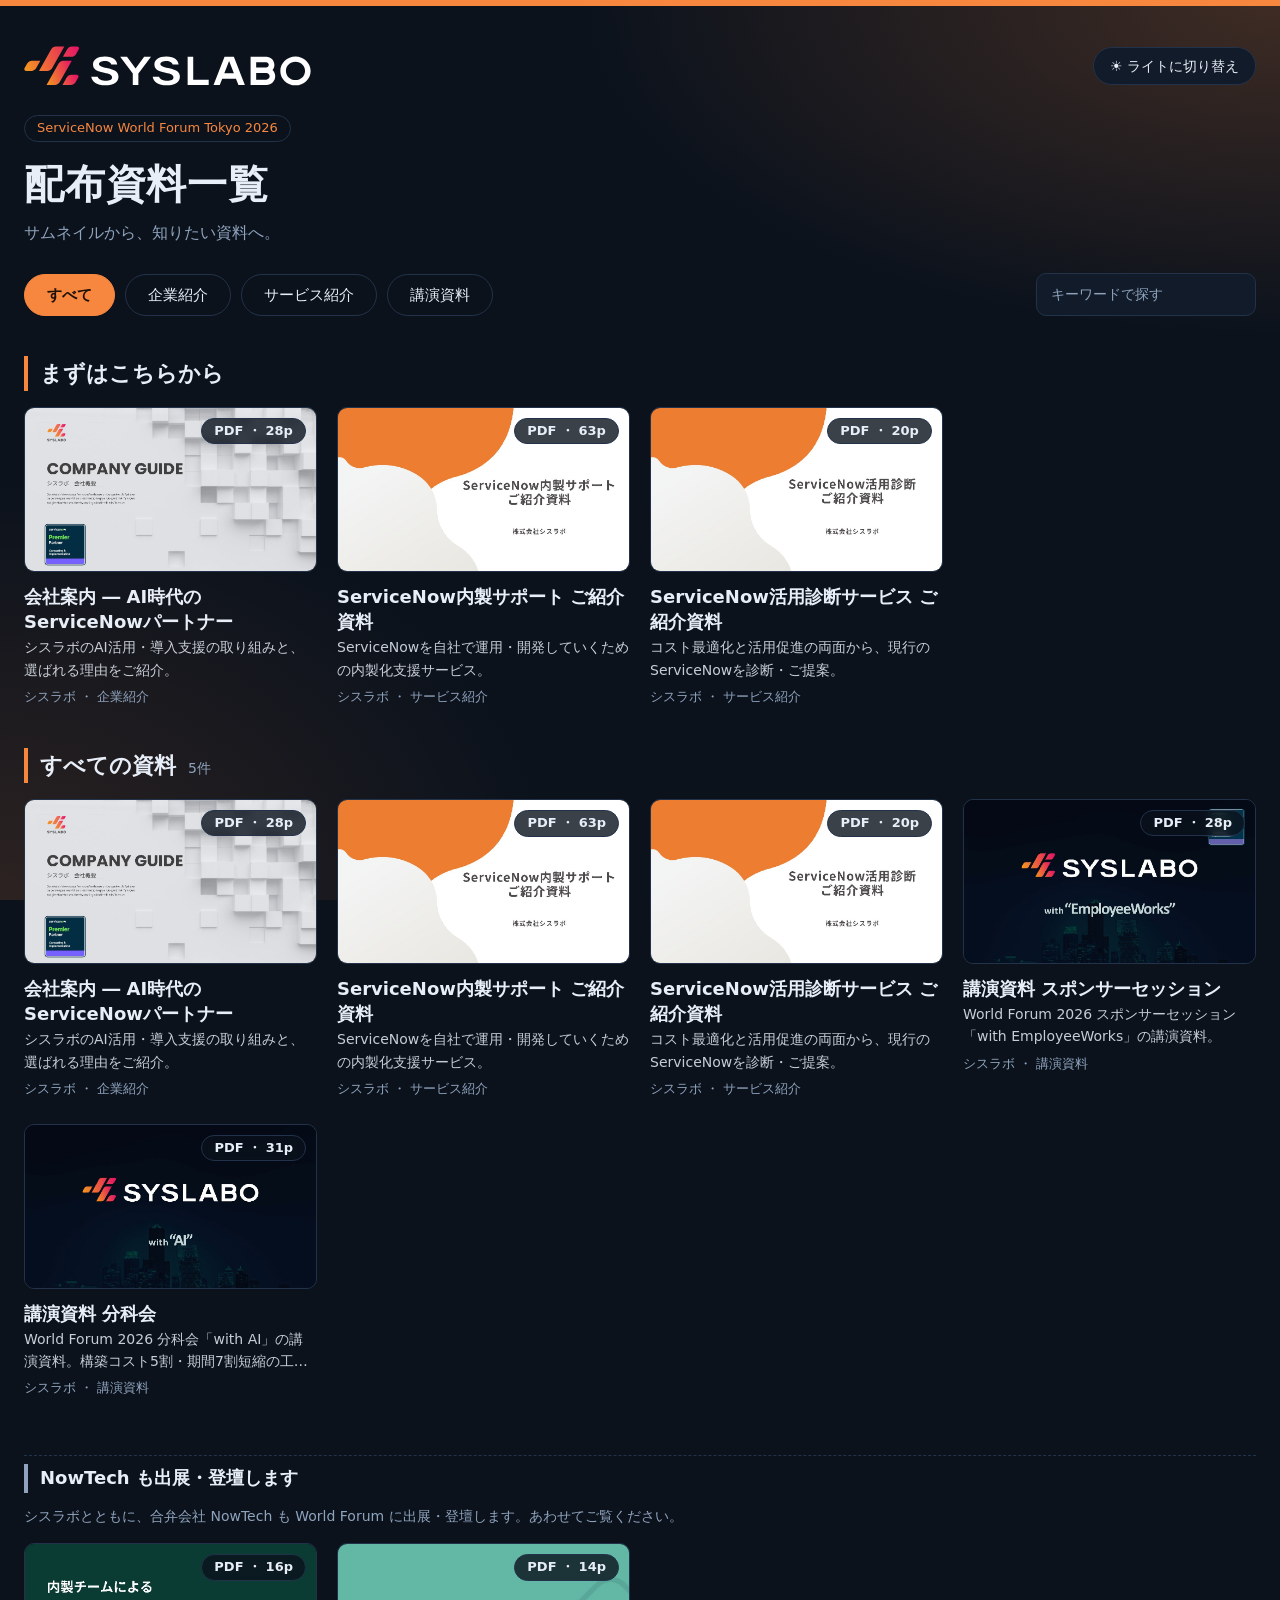
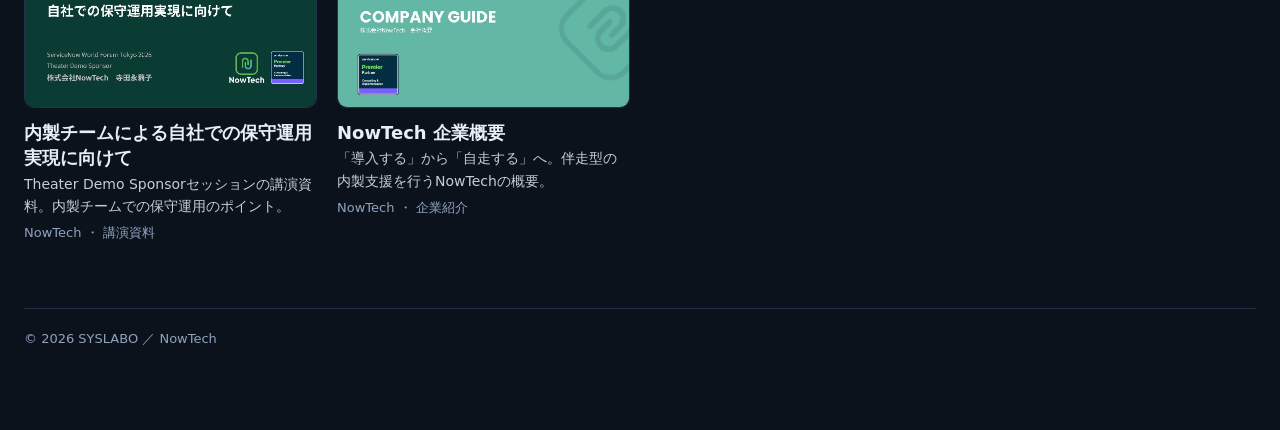
==== index.html @ f4e5fa48 "ロゴサイズをライト・ダークで統一(PC 40px / モバイル 19px) Co-Authored-By: Claude Sonnet 5.5 <noreply@anthropic.com>" ====
<!doctype html>
<html lang="ja">
<head>
<meta charset="utf-8">
<meta name="viewport" content="width=device-width, initial-scale=1">
<title>World Forum 配布資料一覧</title>
<script>
  try { const t = localStorage.getItem("theme"); if (t === "light" || t === "dark") document.documentElement.dataset.theme = t; } catch (e) {}
</script>
<style>
  :root {
    --bg: #0b121c;
    --surface: #111b29;
    --surface-2: #16243a;
    --line: #22324a;
    --text: #e8eef7;
    --muted: #8fa3bd;
    --accent: #f7873f;
    --accent-ink: #1f1006;
    --orange: #f7873f;
    --glow-1: rgba(247,135,63,.22);
    --glow-2: rgba(247,135,63,.14);
    --badge-bg: rgba(11,18,28,.8);
    --shadow: 0 10px 28px rgba(0,0,0,.45);
    --logo-light: none; --logo-dark: block;
    color-scheme: dark;
  }
  :root[data-theme="light"] {
    --bg: #fbf8f4;
    --surface: #ffffff;
    --surface-2: #f1ebe4;
    --line: #e6ddd3;
    --text: #2b2a2e;
    --muted: #6f6a66;
    --accent: #ee7a2b;
    --accent-ink: #ffffff;
    --orange: #ee7a2b;
    --glow-1: rgba(238,122,43,.20);
    --glow-2: rgba(247,170,90,.18);
    --badge-bg: rgba(255,255,255,.92);
    --shadow: 0 12px 28px rgba(150,90,40,.22);
    --logo-light: block; --logo-dark: none;
    color-scheme: light;
  }
  * { box-sizing: border-box; }
  body {
    margin: 0; color: var(--text); line-height: 1.6;
    border-top: 6px solid var(--orange);
    background:
      radial-gradient(1000px 480px at 100% 0%, var(--glow-1), transparent 70%),
      radial-gradient(800px 600px at 0% 100%, var(--glow-2), transparent 70%),
      var(--bg);
    background-attachment: fixed;
    font-family: "Hiragino Sans", "Yu Gothic UI", "Meiryo", system-ui, sans-serif;
  }
  .wrap { max-width: 1280px; margin: 0 auto; padding: 40px 24px 80px; }

  .topbar { display: flex; align-items: center; justify-content: space-between; gap: 16px; margin-bottom: 28px; }
  .logo { height: 40px; width: auto; }  /* PC: 40px / モバイル: 19px（両テーマで同サイズ） */
  .logo-on-dark { display: var(--logo-dark); }
  .logo-on-light { display: var(--logo-light); }
  .theme-btn {
    font: inherit; font-size: 14px; color: var(--text); cursor: pointer;
    background: var(--surface); border: 1px solid var(--line); border-radius: 999px;
    padding: 7px 16px; transition: border-color .15s;
  }
  .theme-btn:hover { border-color: var(--accent); }
  header h1 { margin: 0; font-size: clamp(28px, 4vw, 40px); letter-spacing: .02em; }
  header p { margin: 4px 0 0; color: var(--muted); }
  .event {
    display: inline-block; margin-bottom: 10px; padding: 2px 12px;
    border: 1px solid var(--line); border-radius: 999px; font-size: 13px; color: var(--accent);
  }

  .toolbar { display: flex; flex-wrap: wrap; gap: 12px; align-items: center; margin: 28px 0 8px; }
  .chips { display: flex; flex-wrap: wrap; gap: 10px; flex: 1; }
  .chip {
    font: inherit; font-size: 15px; color: var(--text); cursor: pointer;
    background: transparent; border: 1px solid var(--line); border-radius: 999px;
    padding: 8px 22px; transition: background .15s, border-color .15s;
  }
  .chip:hover { border-color: var(--accent); }
  .chip[aria-pressed="true"] { background: var(--accent); border-color: var(--accent); color: var(--accent-ink); font-weight: 700; }
  .search {
    font: inherit; font-size: 14px; color: var(--text); width: 220px;
    background: var(--surface); border: 1px solid var(--line); border-radius: 10px; padding: 9px 14px;
  }
  .search::placeholder { color: var(--muted); }
  :focus-visible { outline: 2px solid var(--accent); outline-offset: 2px; }

  section { margin-top: 40px; }
  .sec-head { display: flex; align-items: baseline; gap: 12px; margin-bottom: 16px; }
  .sec-head h2 { margin: 0; font-size: 22px; padding-left: 12px; border-left: 4px solid var(--orange); }
  .count { color: var(--muted); font-size: 14px; }

  .grid { display: grid; grid-template-columns: repeat(auto-fill, minmax(270px, 1fr)); gap: 24px 20px; }

  .card { display: block; color: inherit; text-decoration: none; }
  .thumb {
    position: relative; aspect-ratio: 16 / 9; border-radius: 10px; overflow: hidden;
    border: 1px solid var(--line); background: var(--surface-2);
    transition: transform .2s, border-color .2s, box-shadow .2s;
  }
  .thumb img { width: 100%; height: 100%; object-fit: cover; display: block; }
  .card:hover .thumb, .card:focus-visible .thumb {
    transform: translateY(-3px); border-color: var(--accent); box-shadow: var(--shadow);
  }
  .badge {
    position: absolute; top: 10px; right: 10px;
    padding: 2px 12px; border-radius: 999px; font-size: 13px; font-weight: 700;
    background: var(--badge-bg); border: 1px solid var(--line); color: var(--text); backdrop-filter: blur(4px);
  }
  .card h3 { margin: 12px 0 2px; font-size: 18px; line-height: 1.4; }
  .desc { margin: 0 0 6px; font-size: 14px; opacity: .85;
    display: -webkit-box; -webkit-line-clamp: 2; -webkit-box-orient: vertical; overflow: hidden; }
  .meta { margin: 0; font-size: 13px; color: var(--muted); }

  .partner { margin-top: 56px; padding-top: 8px; border-top: 1px dashed var(--line); }
  .partner .sec-head h2 { font-size: 18px; border-left-color: var(--muted); }
  .partner-lead { margin: -4px 0 16px; color: var(--muted); font-size: 14px; }
  .empty { color: var(--muted); padding: 40px 0; text-align: center; }
  footer { margin-top: 64px; padding-top: 20px; border-top: 1px solid var(--line); color: var(--muted); font-size: 13px; }

  @media (max-width: 600px) {
    .wrap { padding: 28px 16px 60px; }
    .logo { height: 19px; }
    .search { width: 100%; }
    .grid { grid-template-columns: 1fr; }
  }
</style>
</head>
<body>
<div class="wrap">
  <header>
    <div class="topbar">
      <a href="." aria-label="シスラボ">
        <img class="logo logo-on-dark" src="logo.svg" alt="シスラボ">
        <img class="logo logo-on-light" src="logo-dark.svg" alt="">
      </a>
      <button class="theme-btn" id="theme" type="button"></button>
    </div>
    <span class="event">ServiceNow World Forum Tokyo 2026</span>
    <h1>配布資料一覧</h1>
    <p>サムネイルから、知りたい資料へ。</p>
  </header>

  <div class="toolbar">
    <div class="chips" id="chips" role="group" aria-label="カテゴリ"></div>
    <input class="search" id="q" type="search" placeholder="キーワードで探す" aria-label="キーワード検索">
  </div>

  <section id="pickup-sec">
    <div class="sec-head"><h2>まずはこちらから</h2></div>
    <div class="grid" id="pickup"></div>
  </section>

  <section>
    <div class="sec-head"><h2 id="list-title">すべての資料</h2><span class="count" id="count"></span></div>
    <div class="grid" id="list"></div>
    <p class="empty" id="empty" hidden>該当する資料がありません。</p>
  </section>

  <section id="partner-sec" class="partner">
    <div class="sec-head"><h2>NowTech も出展・登壇します</h2></div>
    <p class="partner-lead">シスラボとともに、合弁会社 NowTech も World Forum に出展・登壇します。あわせてご覧ください。</p>
    <div class="grid" id="partner"></div>
  </section>

  <footer>© 2026 SYSLABO ／ NowTech</footer>
</div>

<script>
const DOCS = [
  { title: "会社案内 ― AI時代のServiceNowパートナー", desc: "シスラボのAI活用・導入支援の取り組みと、選ばれる理由をご紹介。", company: "シスラボ", cat: "企業紹介", pages: 28, file: "docs/doc3.pdf", thumb: "thumbs/doc3.jpg", pickup: true },
  { title: "ServiceNow内製サポート ご紹介資料", desc: "ServiceNowを自社で運用・開発していくための内製化支援サービス。", company: "シスラボ", cat: "サービス紹介", pages: 63, file: "docs/doc6.pdf", thumb: "thumbs/doc6.jpg", pickup: true },
  { title: "ServiceNow活用診断サービス ご紹介資料", desc: "コスト最適化と活用促進の両面から、現行のServiceNowを診断・ご提案。", company: "シスラボ", cat: "サービス紹介", pages: 20, file: "docs/doc7.pdf", thumb: "thumbs/doc7.jpg", pickup: true },
  { title: "講演資料 スポンサーセッション", desc: "World Forum 2026 スポンサーセッション「with EmployeeWorks」の講演資料。", company: "シスラボ", cat: "講演資料", pages: 28, file: "docs/doc1.pdf", thumb: "thumbs/doc1.jpg" },
  { title: "講演資料 分科会", desc: "World Forum 2026 分科会「with AI」の講演資料。構築コスト5割・期間7割短縮の工夫を解説。", company: "シスラボ", cat: "講演資料", pages: 31, file: "docs/doc2.pdf", thumb: "thumbs/doc2.jpg" },
  { title: "内製チームによる自社での保守運用実現に向けて", desc: "Theater Demo Sponsorセッションの講演資料。内製チームでの保守運用のポイント。", company: "NowTech", cat: "講演資料", pages: 16, file: "docs/doc4.pdf", thumb: "thumbs/doc4.jpg" },
  { title: "NowTech 企業概要", desc: "「導入する」から「自走する」へ。伴走型の内製支援を行うNowTechの概要。", company: "NowTech", cat: "企業紹介", pages: 14, file: "docs/doc5.pdf", thumb: "thumbs/doc5.jpg" },
];
const MAIN = DOCS.filter(d => d.company !== "NowTech");
const PARTNER = DOCS.filter(d => d.company === "NowTech");
const CATS = ["すべて", ...new Set(MAIN.map(d => d.cat))];
let cat = "すべて";

const $ = id => document.getElementById(id);
const esc = s => String(s).replace(/[&<>"']/g, c => ({ "&":"&amp;","<":"&lt;",">":"&gt;",'"':"&quot;","'":"&#39;" }[c]));

function card(d) {
  return `<a class="card" href="${encodeURI(d.file)}" target="_blank" rel="noopener">
    <div class="thumb"><span class="badge">PDF ・ ${d.pages}p</span><img src="${esc(d.thumb)}" alt="" loading="lazy"></div>
    <h3>${esc(d.title)}</h3>
    <p class="desc">${esc(d.desc)}</p>
    <p class="meta">${esc(d.company)} ・ ${esc(d.cat)}</p>
  </a>`;
}

function render() {
  const kw = $("q").value.trim().toLowerCase();
  const hit = d => !kw || (d.title + d.desc + d.cat + d.company).toLowerCase().includes(kw);
  const items = (cat === "すべて" ? MAIN : DOCS.filter(d => d.cat === cat)).filter(hit);
  const partner = PARTNER.filter(hit);
  $("list").innerHTML = items.map(card).join("");
  $("list-title").textContent = cat === "すべて" ? "すべての資料" : cat;
  $("count").textContent = items.length + "件";
  $("empty").hidden = items.length > 0;
  $("pickup").innerHTML = MAIN.filter(d => d.pickup).map(card).join("");
  $("partner").innerHTML = partner.map(card).join("");
  $("partner-sec").hidden = cat !== "すべて" || !partner.length;
  $("pickup-sec").hidden = cat !== "すべて" || !!kw;
}

$("chips").innerHTML = CATS.map(c => `<button class="chip" aria-pressed="${c === cat}">${esc(c)}</button>`).join("");
$("chips").addEventListener("click", e => {
  const b = e.target.closest(".chip"); if (!b) return;
  cat = b.textContent;
  [...$("chips").children].forEach(x => x.setAttribute("aria-pressed", x === b));
  render();
});
$("q").addEventListener("input", render);

const root = document.documentElement;
function paintTheme() { $("theme").textContent = root.dataset.theme === "light" ? "🌙 ダークに切り替え" : "☀ ライトに切り替え"; }
$("theme").addEventListener("click", () => {
  root.dataset.theme = root.dataset.theme === "light" ? "dark" : "light";
  try { localStorage.setItem("theme", root.dataset.theme); } catch (e) {}
  paintTheme();
});
paintTheme();
render();
</script>
</body>
</html>
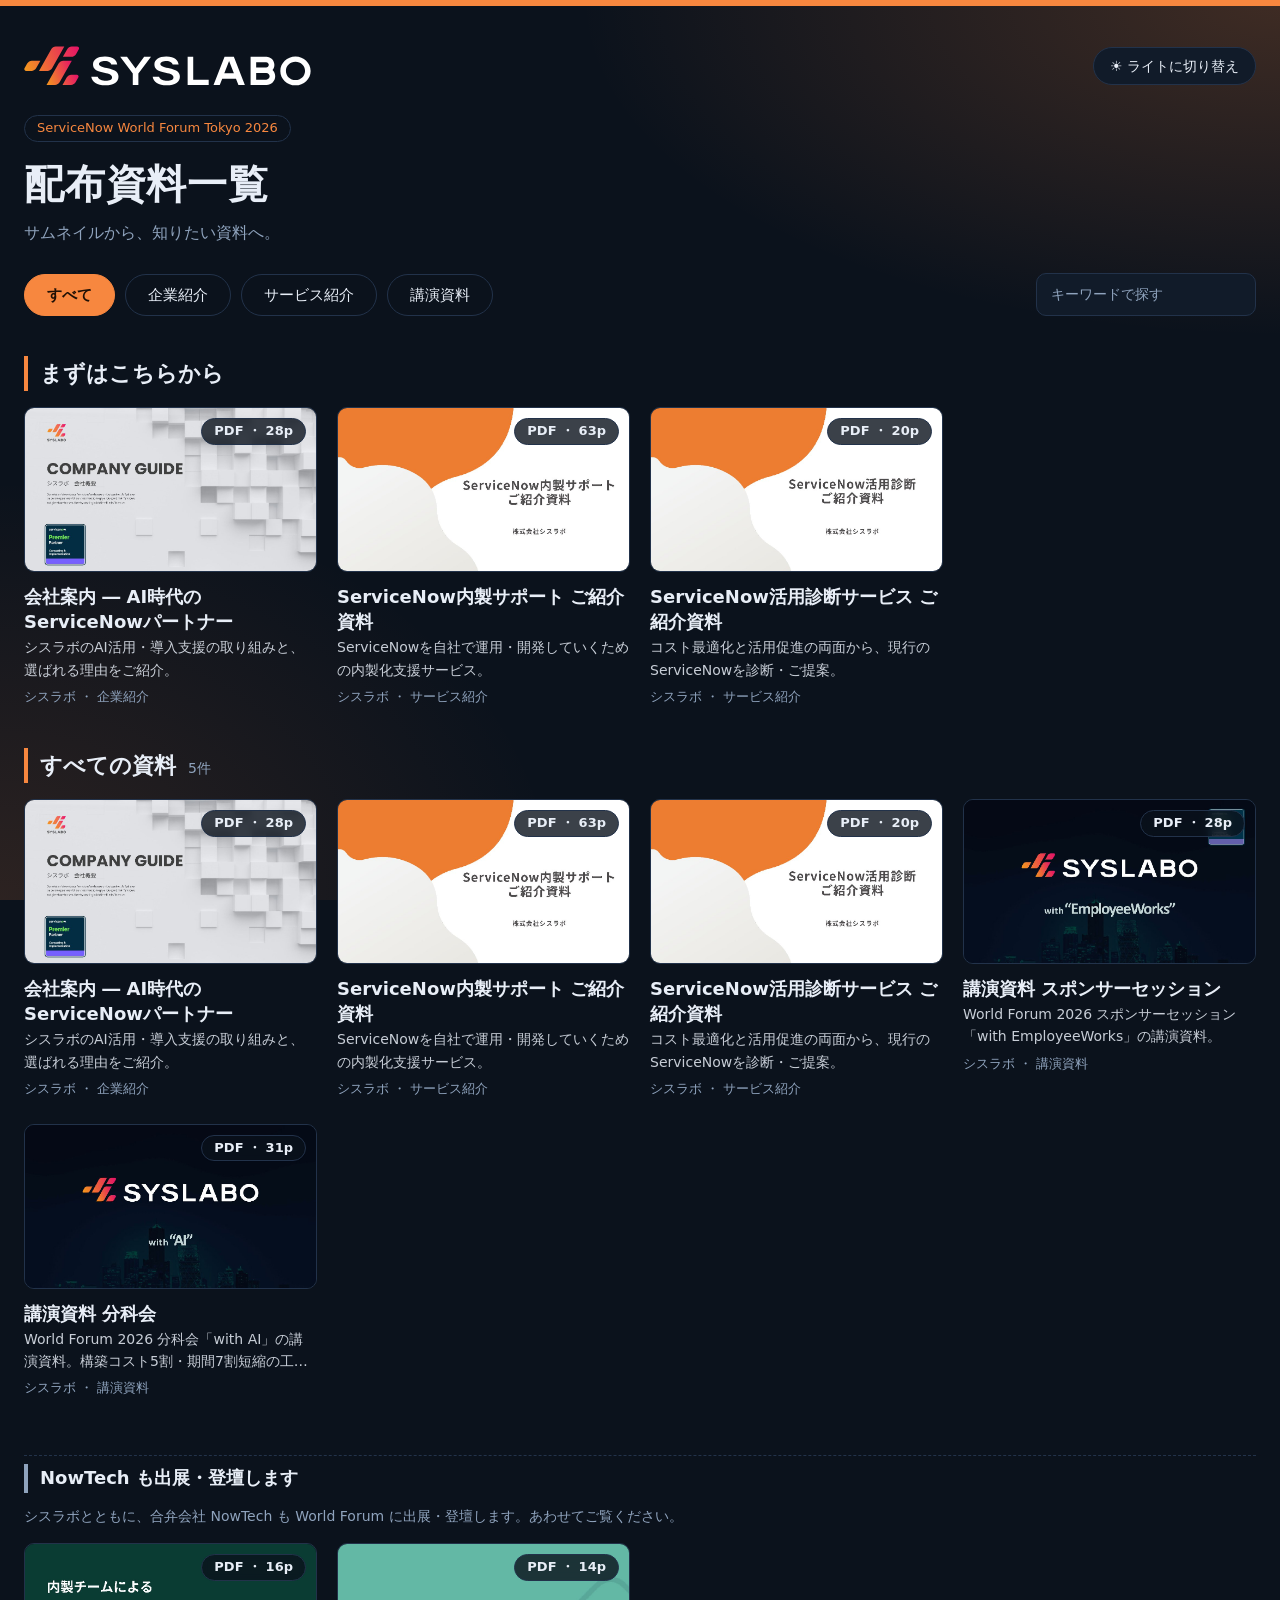
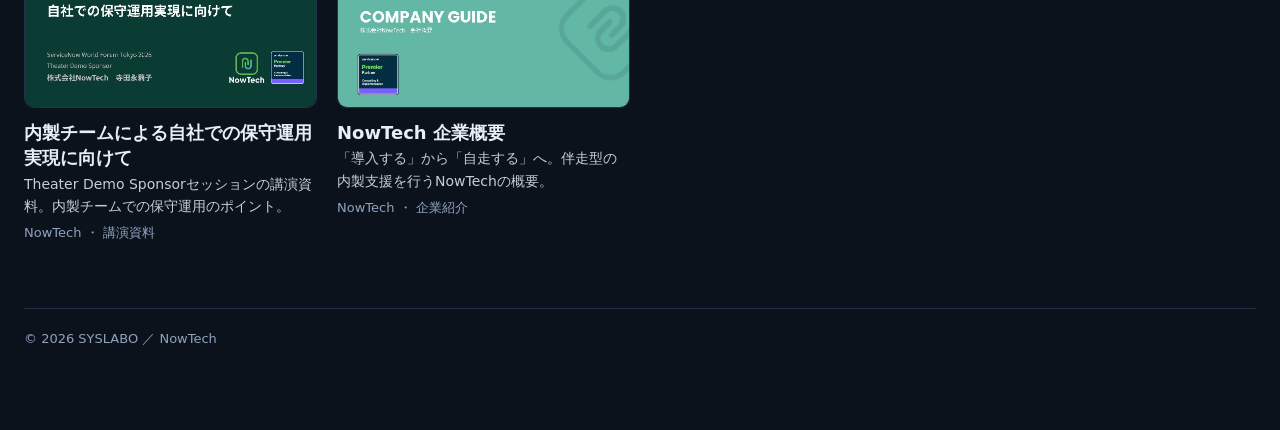
==== commit 3710c95b: "ロゴのキャッシュ対策(?v=2) Co-Authored-By: Claude Sonnet 5.5 <noreply@anthropic.com>" ====
--- a/index.html
+++ b/index.html
@@ -134,8 +134,8 @@
   <header>
     <div class="topbar">
       <a href="." aria-label="シスラボ">
-        <img class="logo logo-on-dark" src="logo.svg" alt="シスラボ">
-        <img class="logo logo-on-light" src="logo-dark.svg" alt="">
+        <img class="logo logo-on-dark" src="logo.svg?v=2" alt="シスラボ">
+        <img class="logo logo-on-light" src="logo-dark.svg?v=2" alt="">
       </a>
       <button class="theme-btn" id="theme" type="button"></button>
     </div>
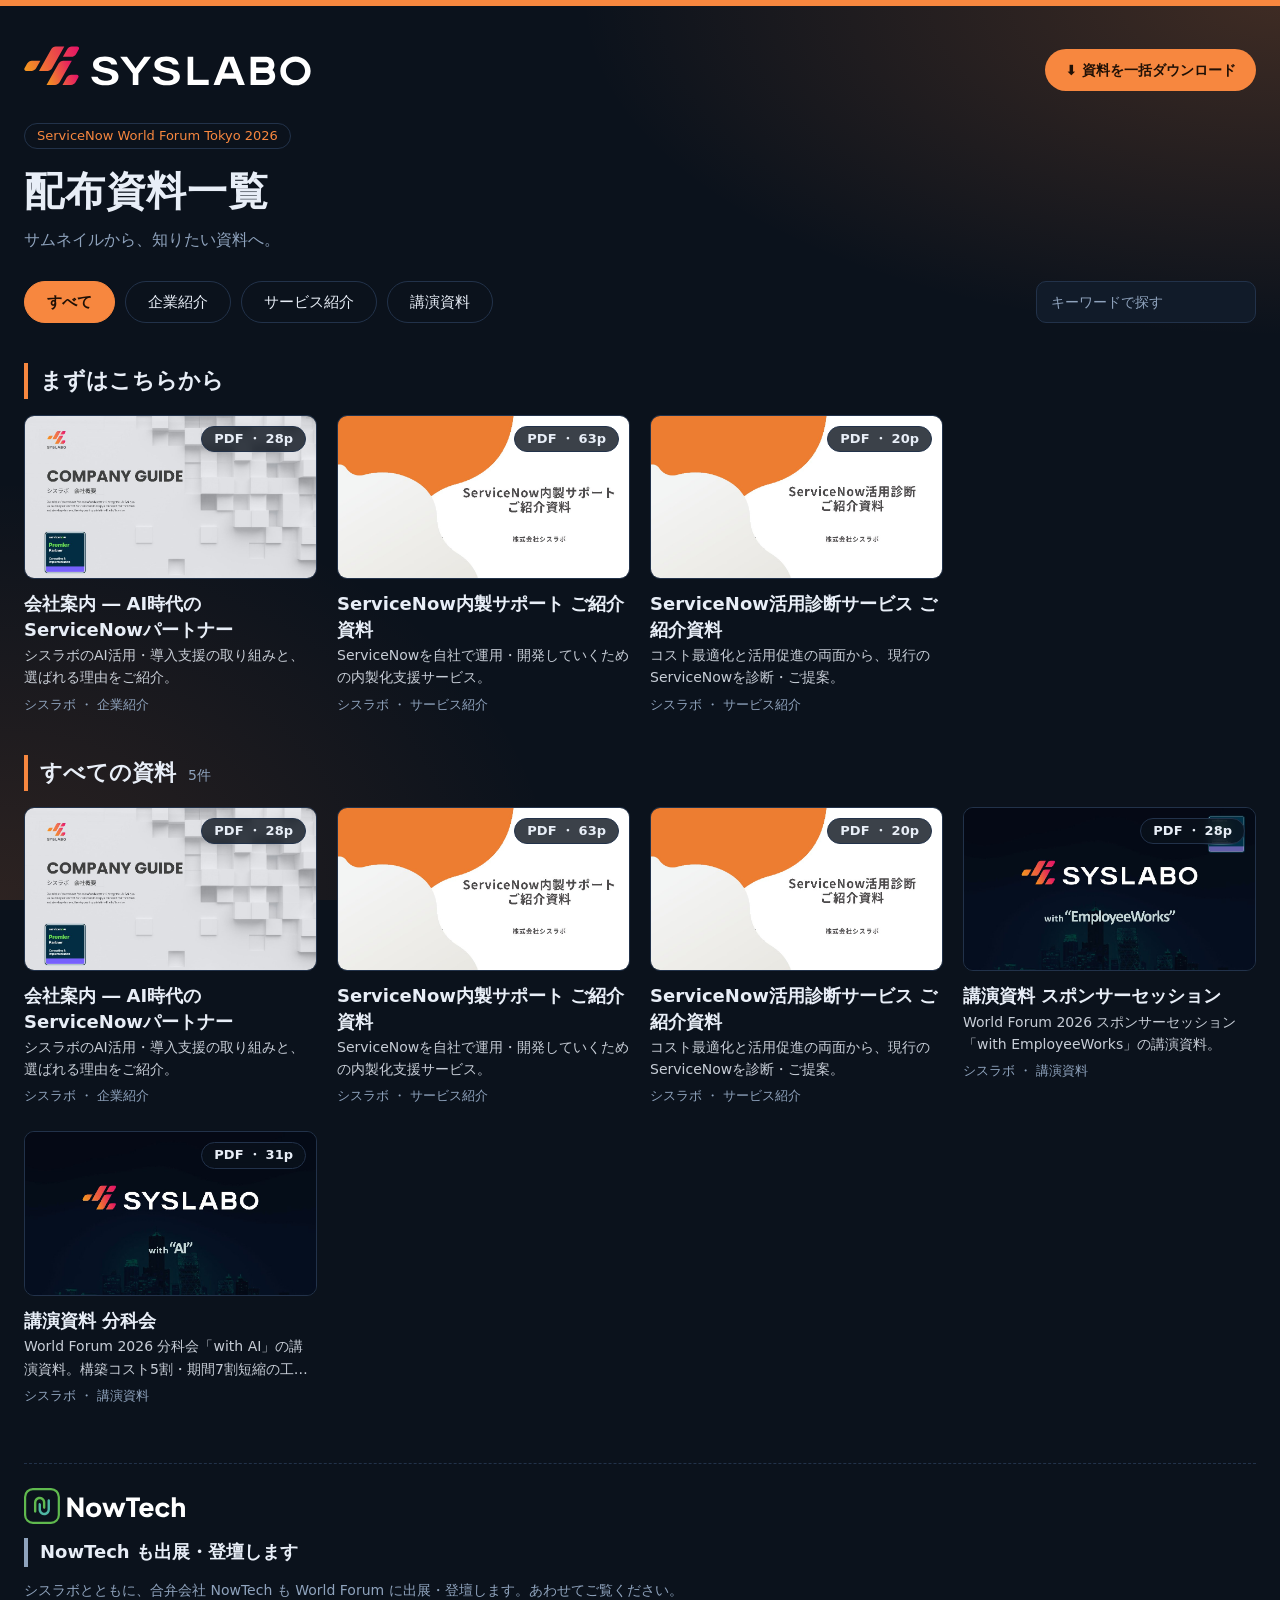
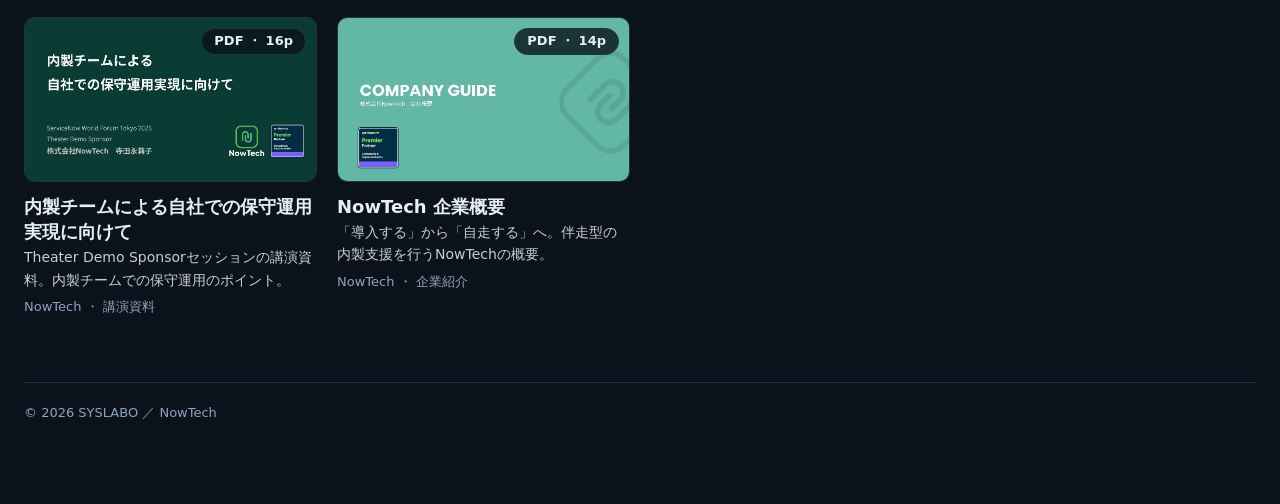
==== commit df3d26cc: "ダークテーマのみに統一、一括ダウンロードUI追加、NowTechロゴ追加 Co-Authored-By: Claude Sonnet 5.5 <noreply@anthropic.com>" ====
--- a/index.html
+++ b/index.html
@@ -4,9 +4,6 @@
 <meta charset="utf-8">
 <meta name="viewport" content="width=device-width, initial-scale=1">
 <title>World Forum 配布資料一覧</title>
-<script>
-  try { const t = localStorage.getItem("theme"); if (t === "light" || t === "dark") document.documentElement.dataset.theme = t; } catch (e) {}
-</script>
 <style>
   :root {
     --bg: #0b121c;
@@ -22,25 +19,7 @@
     --glow-2: rgba(247,135,63,.14);
     --badge-bg: rgba(11,18,28,.8);
     --shadow: 0 10px 28px rgba(0,0,0,.45);
-    --logo-light: none; --logo-dark: block;
     color-scheme: dark;
-  }
-  :root[data-theme="light"] {
-    --bg: #fbf8f4;
-    --surface: #ffffff;
-    --surface-2: #f1ebe4;
-    --line: #e6ddd3;
-    --text: #2b2a2e;
-    --muted: #6f6a66;
-    --accent: #ee7a2b;
-    --accent-ink: #ffffff;
-    --orange: #ee7a2b;
-    --glow-1: rgba(238,122,43,.20);
-    --glow-2: rgba(247,170,90,.18);
-    --badge-bg: rgba(255,255,255,.92);
-    --shadow: 0 12px 28px rgba(150,90,40,.22);
-    --logo-light: block; --logo-dark: none;
-    color-scheme: light;
   }
   * { box-sizing: border-box; }
   body {
@@ -56,15 +35,7 @@
   .wrap { max-width: 1280px; margin: 0 auto; padding: 40px 24px 80px; }
 
   .topbar { display: flex; align-items: center; justify-content: space-between; gap: 16px; margin-bottom: 28px; }
-  .logo { height: 40px; width: auto; }  /* PC: 40px / モバイル: 19px（両テーマで同サイズ） */
-  .logo-on-dark { display: var(--logo-dark); }
-  .logo-on-light { display: var(--logo-light); }
-  .theme-btn {
-    font: inherit; font-size: 14px; color: var(--text); cursor: pointer;
-    background: var(--surface); border: 1px solid var(--line); border-radius: 999px;
-    padding: 7px 16px; transition: border-color .15s;
-  }
-  .theme-btn:hover { border-color: var(--accent); }
+  .logo { height: 40px; width: auto; }  /* PC: 40px / モバイル: 19px */
   header h1 { margin: 0; font-size: clamp(28px, 4vw, 40px); letter-spacing: .02em; }
   header p { margin: 4px 0 0; color: var(--muted); }
   .event {
@@ -115,8 +86,35 @@
     display: -webkit-box; -webkit-line-clamp: 2; -webkit-box-orient: vertical; overflow: hidden; }
   .meta { margin: 0; font-size: 13px; color: var(--muted); }
 
+  .dl-btn {
+    font: inherit; font-size: 14px; font-weight: 700; cursor: pointer; white-space: nowrap;
+    background: var(--accent); color: var(--accent-ink); border: 0; border-radius: 999px; padding: 10px 20px;
+    transition: filter .15s;
+  }
+  .dl-btn:hover { filter: brightness(1.1); }
+  dialog {
+    width: min(460px, calc(100vw - 32px)); padding: 28px; color: var(--text);
+    background: var(--surface); border: 1px solid var(--line); border-top: 4px solid var(--orange);
+    border-radius: 14px; box-shadow: 0 24px 60px rgba(0,0,0,.6);
+  }
+  dialog::backdrop { background: rgba(5,9,15,.7); backdrop-filter: blur(3px); }
+  dialog h2 { margin: 0 0 6px; font-size: 20px; }
+  dialog .lead { margin: 0 0 18px; color: var(--muted); font-size: 14px; }
+  .row { display: grid; grid-template-columns: 1fr 1fr; gap: 12px; }
+  .field { display: block; margin-bottom: 14px; font-size: 13px; color: var(--muted); }
+  .field input {
+    display: block; width: 100%; margin-top: 4px; font: inherit; font-size: 16px; color: var(--text);
+    background: var(--bg); border: 1px solid var(--line); border-radius: 8px; padding: 10px 12px;
+  }
+  .consent { display: flex; gap: 8px; align-items: flex-start; margin: 4px 0 18px; font-size: 12px; color: var(--muted); }
+  .consent input { margin-top: 3px; accent-color: var(--orange); }
+  .actions { display: flex; gap: 10px; justify-content: flex-end; }
+  .btn-sub { font: inherit; font-size: 14px; cursor: pointer; color: var(--text); background: transparent; border: 1px solid var(--line); border-radius: 999px; padding: 10px 20px; }
+  .msg { margin: 12px 0 0; font-size: 14px; }
+  .msg.err { color: #ff8a7a; }
   .partner { margin-top: 56px; padding-top: 8px; border-top: 1px dashed var(--line); }
   .partner .sec-head h2 { font-size: 18px; border-left-color: var(--muted); }
+  .partner-logo { display: block; height: 36px; width: auto; margin: 16px 0 14px; }
   .partner-lead { margin: -4px 0 16px; color: var(--muted); font-size: 14px; }
   .empty { color: var(--muted); padding: 40px 0; text-align: center; }
   footer { margin-top: 64px; padding-top: 20px; border-top: 1px solid var(--line); color: var(--muted); font-size: 13px; }
@@ -133,11 +131,8 @@
 <div class="wrap">
   <header>
     <div class="topbar">
-      <a href="." aria-label="シスラボ">
-        <img class="logo logo-on-dark" src="logo.svg?v=2" alt="シスラボ">
-        <img class="logo logo-on-light" src="logo-dark.svg?v=2" alt="">
-      </a>
-      <button class="theme-btn" id="theme" type="button"></button>
+      <a href="." aria-label="シスラボ"><img class="logo" src="logo.svg" alt="シスラボ"></a>
+      <button class="dl-btn" id="dl-open" type="button">⬇ 資料を一括ダウンロード</button>
     </div>
     <span class="event">ServiceNow World Forum Tokyo 2026</span>
     <h1>配布資料一覧</h1>
@@ -161,6 +156,7 @@
   </section>
 
   <section id="partner-sec" class="partner">
+    <img class="partner-logo" src="nowtech-logo.svg" alt="NowTech">
     <div class="sec-head"><h2>NowTech も出展・登壇します</h2></div>
     <p class="partner-lead">シスラボとともに、合弁会社 NowTech も World Forum に出展・登壇します。あわせてご覧ください。</p>
     <div class="grid" id="partner"></div>
@@ -168,6 +164,25 @@
 
   <footer>© 2026 SYSLABO ／ NowTech</footer>
 </div>
+
+<dialog id="dl-dialog" aria-labelledby="dl-title">
+  <form id="dl-form" novalidate>
+    <h2 id="dl-title">資料を一括ダウンロード</h2>
+    <p class="lead">すべての配布資料をまとめて、ご入力のメールアドレスにお送りします。</p>
+    <div class="row">
+      <label class="field">姓<input name="last_name" autocomplete="family-name" required></label>
+      <label class="field">名<input name="first_name" autocomplete="given-name" required></label>
+    </div>
+    <label class="field">メールアドレス<input name="email" type="email" autocomplete="email" inputmode="email" required></label>
+    <label class="consent"><input type="checkbox" name="consent" required>
+      <span>ご入力いただいた情報は、資料のお届けおよび今後のご案内のために、株式会社シスラボが利用することに同意します。</span></label>
+    <div class="actions">
+      <button type="button" class="btn-sub" id="dl-cancel">閉じる</button>
+      <button type="submit" class="dl-btn" id="dl-submit">送信する</button>
+    </div>
+    <p class="msg" id="dl-msg" role="status" hidden></p>
+  </form>
+</dialog>
 
 <script>
 const DOCS = [
@@ -220,14 +235,29 @@
 });
 $("q").addEventListener("input", render);
 
-const root = document.documentElement;
-function paintTheme() { $("theme").textContent = root.dataset.theme === "light" ? "🌙 ダークに切り替え" : "☀ ライトに切り替え"; }
-$("theme").addEventListener("click", () => {
-  root.dataset.theme = root.dataset.theme === "light" ? "dark" : "light";
-  try { localStorage.setItem("theme", root.dataset.theme); } catch (e) {}
-  paintTheme();
+// ---- 一括ダウンロード（メール送付） ----
+// DL_ENDPOINT に送信先（メール送信を行うAPIのURL）を設定すると有効になります。
+const DL_ENDPOINT = "";
+const dlg = $("dl-dialog"), form = $("dl-form"), msg = $("dl-msg");
+const say = (t, err) => { msg.textContent = t; msg.className = "msg" + (err ? " err" : ""); msg.hidden = !t; };
+$("dl-open").addEventListener("click", () => { form.reset(); say(""); $("dl-submit").disabled = false; dlg.showModal(); });
+$("dl-cancel").addEventListener("click", () => dlg.close());
+dlg.addEventListener("click", e => { if (e.target === dlg) dlg.close(); });
+form.addEventListener("submit", async e => {
+  e.preventDefault();
+  const f = new FormData(form);
+  const last = f.get("last_name").trim(), first = f.get("first_name").trim(), email = f.get("email").trim();
+  if (!last || !first) return say("姓と名を入力してください。", true);
+  if (!/^[^\s@]+@[^\s@]+\.[^\s@]+$/.test(email)) return say("メールアドレスの形式をご確認ください。", true);
+  if (!f.get("consent")) return say("個人情報の取り扱いへの同意にチェックしてください。", true);
+  if (!DL_ENDPOINT) return say("現在、送信機能を準備中です。", true);
+  $("dl-submit").disabled = true; say("送信中…");
+  try {
+    const r = await fetch(DL_ENDPOINT, { method: "POST", headers: { "Content-Type": "text/plain" }, body: JSON.stringify({ last_name: last, first_name: first, email }) });
+    if (!r.ok) throw new Error(r.status);
+    say(email + " 宛に送信しました。メールをご確認ください（届かない場合は迷惑メールフォルダもご確認ください）。");
+  } catch (err) { say("送信に失敗しました。時間をおいて再度お試しください。", true); $("dl-submit").disabled = false; }
 });
-paintTheme();
 render();
 </script>
 </body>
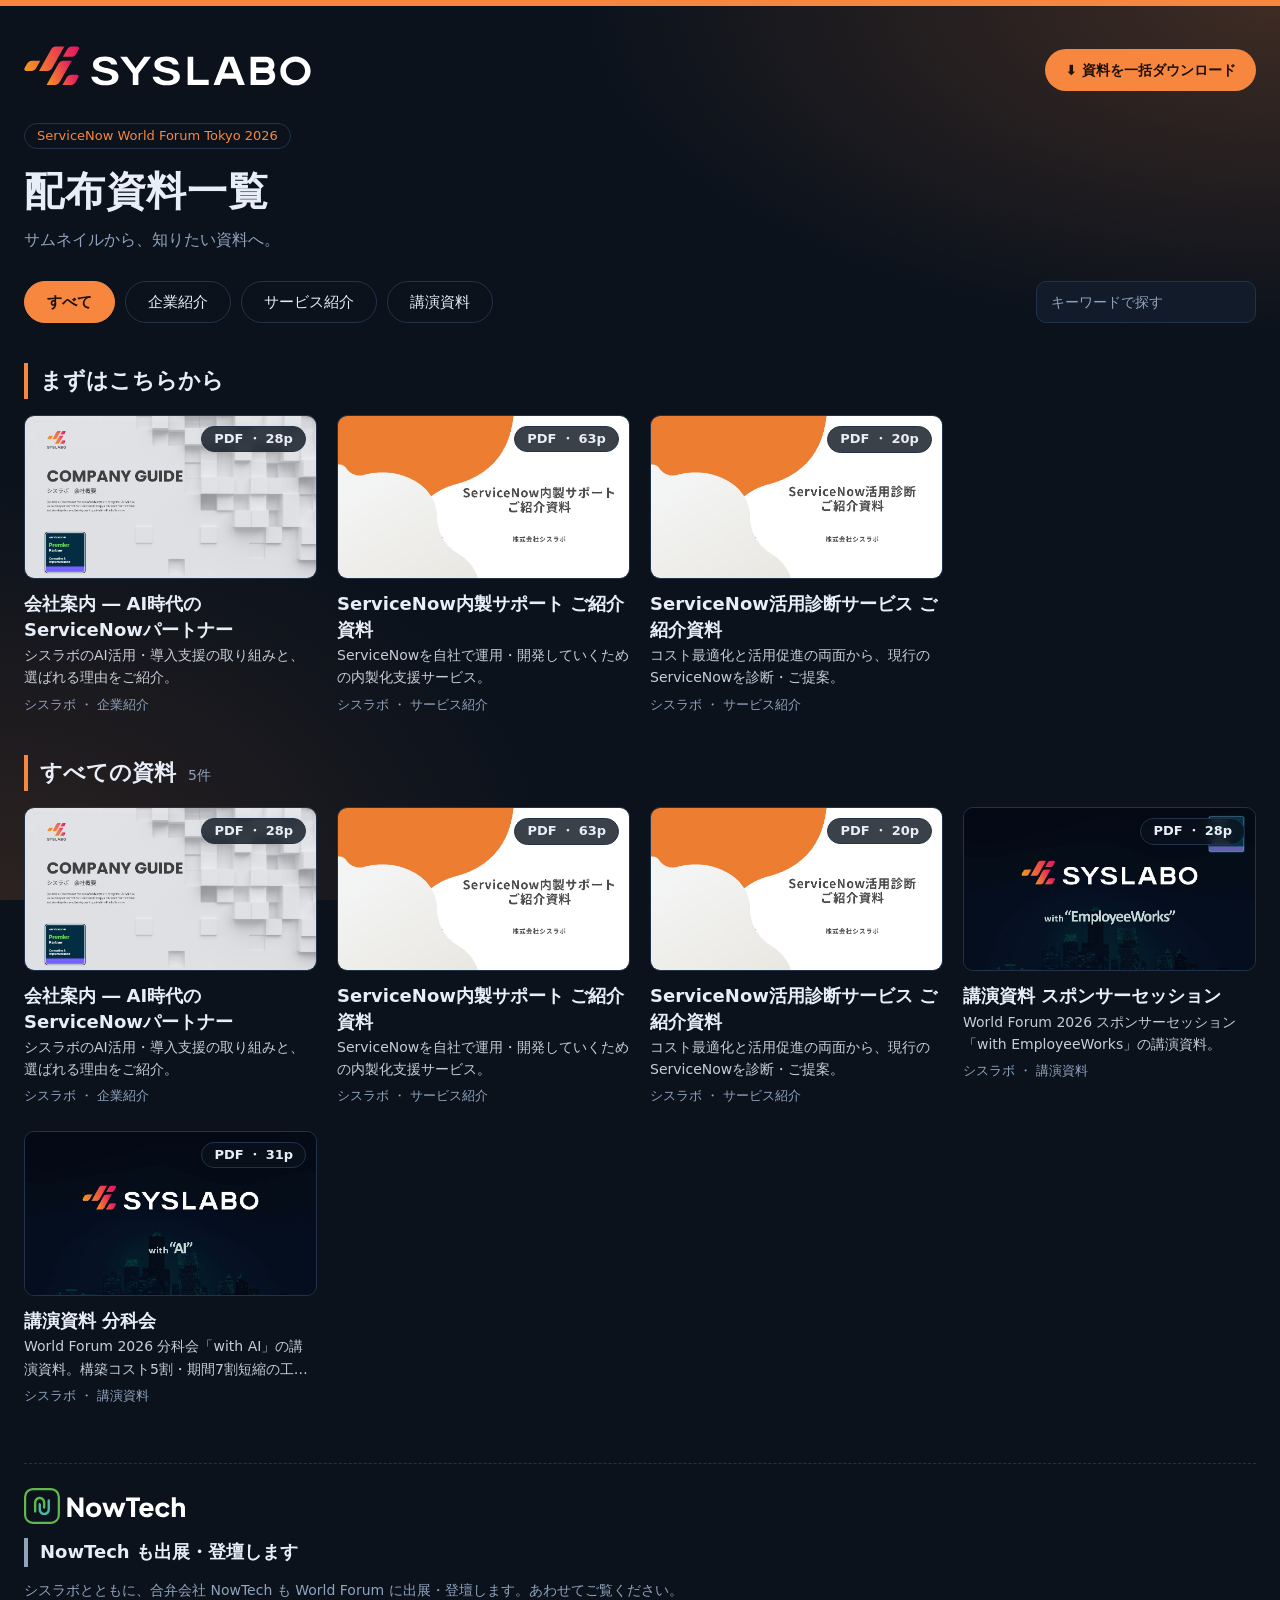
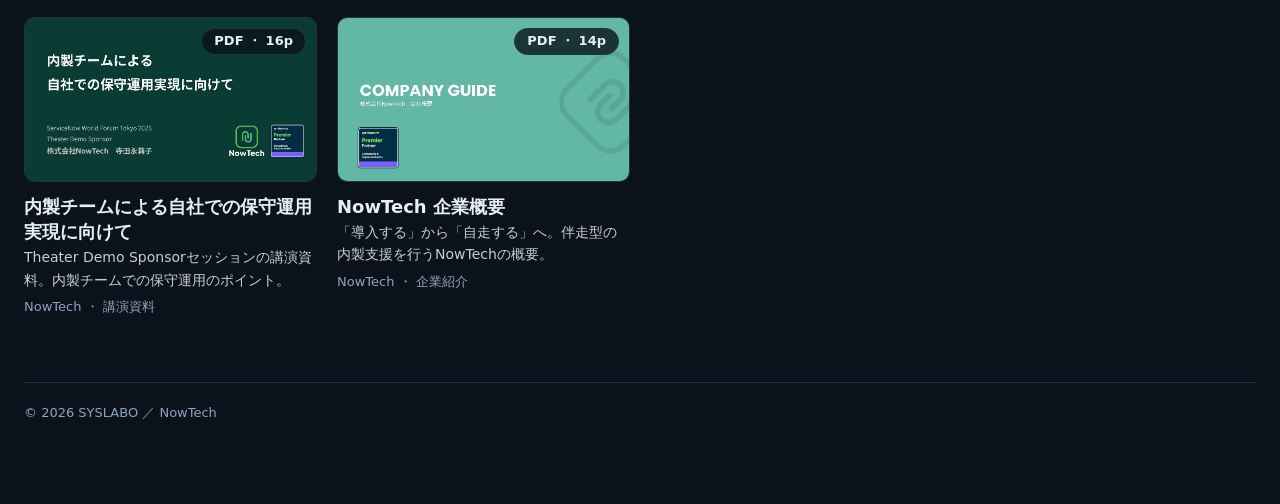
==== commit 689cb7d1: "一括ダウンロードをMicrosoft Formsの埋め込みに変更 Co-Authored-By: Claude Sonnet 5.5 <noreply@anthropic.com>" ====
--- a/index.html
+++ b/index.html
@@ -93,25 +93,17 @@
   }
   .dl-btn:hover { filter: brightness(1.1); }
   dialog {
-    width: min(460px, calc(100vw - 32px)); padding: 28px; color: var(--text);
+    width: min(560px, calc(100vw - 24px)); height: min(760px, calc(100vh - 24px)); padding: 0; color: var(--text);
     background: var(--surface); border: 1px solid var(--line); border-top: 4px solid var(--orange);
-    border-radius: 14px; box-shadow: 0 24px 60px rgba(0,0,0,.6);
-  }
+    border-radius: 14px; box-shadow: 0 24px 60px rgba(0,0,0,.6); overflow: hidden;
+  }
+  dialog[open] { display: flex; flex-direction: column; }
   dialog::backdrop { background: rgba(5,9,15,.7); backdrop-filter: blur(3px); }
-  dialog h2 { margin: 0 0 6px; font-size: 20px; }
-  dialog .lead { margin: 0 0 18px; color: var(--muted); font-size: 14px; }
-  .row { display: grid; grid-template-columns: 1fr 1fr; gap: 12px; }
-  .field { display: block; margin-bottom: 14px; font-size: 13px; color: var(--muted); }
-  .field input {
-    display: block; width: 100%; margin-top: 4px; font: inherit; font-size: 16px; color: var(--text);
-    background: var(--bg); border: 1px solid var(--line); border-radius: 8px; padding: 10px 12px;
-  }
-  .consent { display: flex; gap: 8px; align-items: flex-start; margin: 4px 0 18px; font-size: 12px; color: var(--muted); }
-  .consent input { margin-top: 3px; accent-color: var(--orange); }
-  .actions { display: flex; gap: 10px; justify-content: flex-end; }
-  .btn-sub { font: inherit; font-size: 14px; cursor: pointer; color: var(--text); background: transparent; border: 1px solid var(--line); border-radius: 999px; padding: 10px 20px; }
-  .msg { margin: 12px 0 0; font-size: 14px; }
-  .msg.err { color: #ff8a7a; }
+  .dl-head { display: flex; align-items: center; justify-content: space-between; padding: 12px 16px; border-bottom: 1px solid var(--line); }
+  .btn-sub { font: inherit; font-size: 14px; cursor: pointer; color: var(--text); background: transparent; border: 1px solid var(--line); border-radius: 999px; padding: 6px 16px; }
+  #dl-frame { flex: 1; width: 100%%; border: 0; background: #fff; }
+  .dl-note { margin: 0; padding: 8px 16px; font-size: 12px; color: var(--muted); border-top: 1px solid var(--line); }
+  .dl-note a { color: var(--accent); }
   .partner { margin-top: 56px; padding-top: 8px; border-top: 1px dashed var(--line); }
   .partner .sec-head h2 { font-size: 18px; border-left-color: var(--muted); }
   .partner-logo { display: block; height: 36px; width: auto; margin: 16px 0 14px; }
@@ -165,23 +157,13 @@
   <footer>© 2026 SYSLABO ／ NowTech</footer>
 </div>
 
-<dialog id="dl-dialog" aria-labelledby="dl-title">
-  <form id="dl-form" novalidate>
-    <h2 id="dl-title">資料を一括ダウンロード</h2>
-    <p class="lead">すべての配布資料をまとめて、ご入力のメールアドレスにお送りします。</p>
-    <div class="row">
-      <label class="field">姓<input name="last_name" autocomplete="family-name" required></label>
-      <label class="field">名<input name="first_name" autocomplete="given-name" required></label>
-    </div>
-    <label class="field">メールアドレス<input name="email" type="email" autocomplete="email" inputmode="email" required></label>
-    <label class="consent"><input type="checkbox" name="consent" required>
-      <span>ご入力いただいた情報は、資料のお届けおよび今後のご案内のために、株式会社シスラボが利用することに同意します。</span></label>
-    <div class="actions">
-      <button type="button" class="btn-sub" id="dl-cancel">閉じる</button>
-      <button type="submit" class="dl-btn" id="dl-submit">送信する</button>
-    </div>
-    <p class="msg" id="dl-msg" role="status" hidden></p>
-  </form>
+<dialog id="dl-dialog" aria-label="資料を一括ダウンロード">
+  <div class="dl-head">
+    <strong>資料を一括ダウンロード</strong>
+    <button type="button" class="btn-sub" id="dl-cancel">閉じる</button>
+  </div>
+  <iframe id="dl-frame" title="資料請求フォーム" loading="lazy"></iframe>
+  <p class="dl-note">表示されない場合は <a id="dl-ext" target="_blank" rel="noopener">こちらから別のタブで開く</a></p>
 </dialog>
 
 <script>
@@ -235,29 +217,16 @@
 });
 $("q").addEventListener("input", render);
 
-// ---- 一括ダウンロード（メール送付） ----
-// DL_ENDPOINT に送信先（メール送信を行うAPIのURL）を設定すると有効になります。
-const DL_ENDPOINT = "";
-const dlg = $("dl-dialog"), form = $("dl-form"), msg = $("dl-msg");
-const say = (t, err) => { msg.textContent = t; msg.className = "msg" + (err ? " err" : ""); msg.hidden = !t; };
-$("dl-open").addEventListener("click", () => { form.reset(); say(""); $("dl-submit").disabled = false; dlg.showModal(); });
+// ---- 一括ダウンロード（Microsoft Forms） ----
+const FORM_URL = "https://forms.cloud.microsoft/Pages/ResponsePage.aspx?id=gB-McVykvUW-6uYJiUoaSuxHkaCghfpOg1lrRgKgWxpURElDVTZZU1FJUTYyU1VSRk1ZRUJOTFNSQy4u";
+const dlg = $("dl-dialog"), frame = $("dl-frame");
+$("dl-ext").href = FORM_URL;
+$("dl-open").addEventListener("click", () => {
+  if (!frame.src) frame.src = FORM_URL + "&embed=true";
+  dlg.showModal();
+});
 $("dl-cancel").addEventListener("click", () => dlg.close());
 dlg.addEventListener("click", e => { if (e.target === dlg) dlg.close(); });
-form.addEventListener("submit", async e => {
-  e.preventDefault();
-  const f = new FormData(form);
-  const last = f.get("last_name").trim(), first = f.get("first_name").trim(), email = f.get("email").trim();
-  if (!last || !first) return say("姓と名を入力してください。", true);
-  if (!/^[^\s@]+@[^\s@]+\.[^\s@]+$/.test(email)) return say("メールアドレスの形式をご確認ください。", true);
-  if (!f.get("consent")) return say("個人情報の取り扱いへの同意にチェックしてください。", true);
-  if (!DL_ENDPOINT) return say("現在、送信機能を準備中です。", true);
-  $("dl-submit").disabled = true; say("送信中…");
-  try {
-    const r = await fetch(DL_ENDPOINT, { method: "POST", headers: { "Content-Type": "text/plain" }, body: JSON.stringify({ last_name: last, first_name: first, email }) });
-    if (!r.ok) throw new Error(r.status);
-    say(email + " 宛に送信しました。メールをご確認ください（届かない場合は迷惑メールフォルダもご確認ください）。");
-  } catch (err) { say("送信に失敗しました。時間をおいて再度お試しください。", true); $("dl-submit").disabled = false; }
-});
 render();
 </script>
 </body>
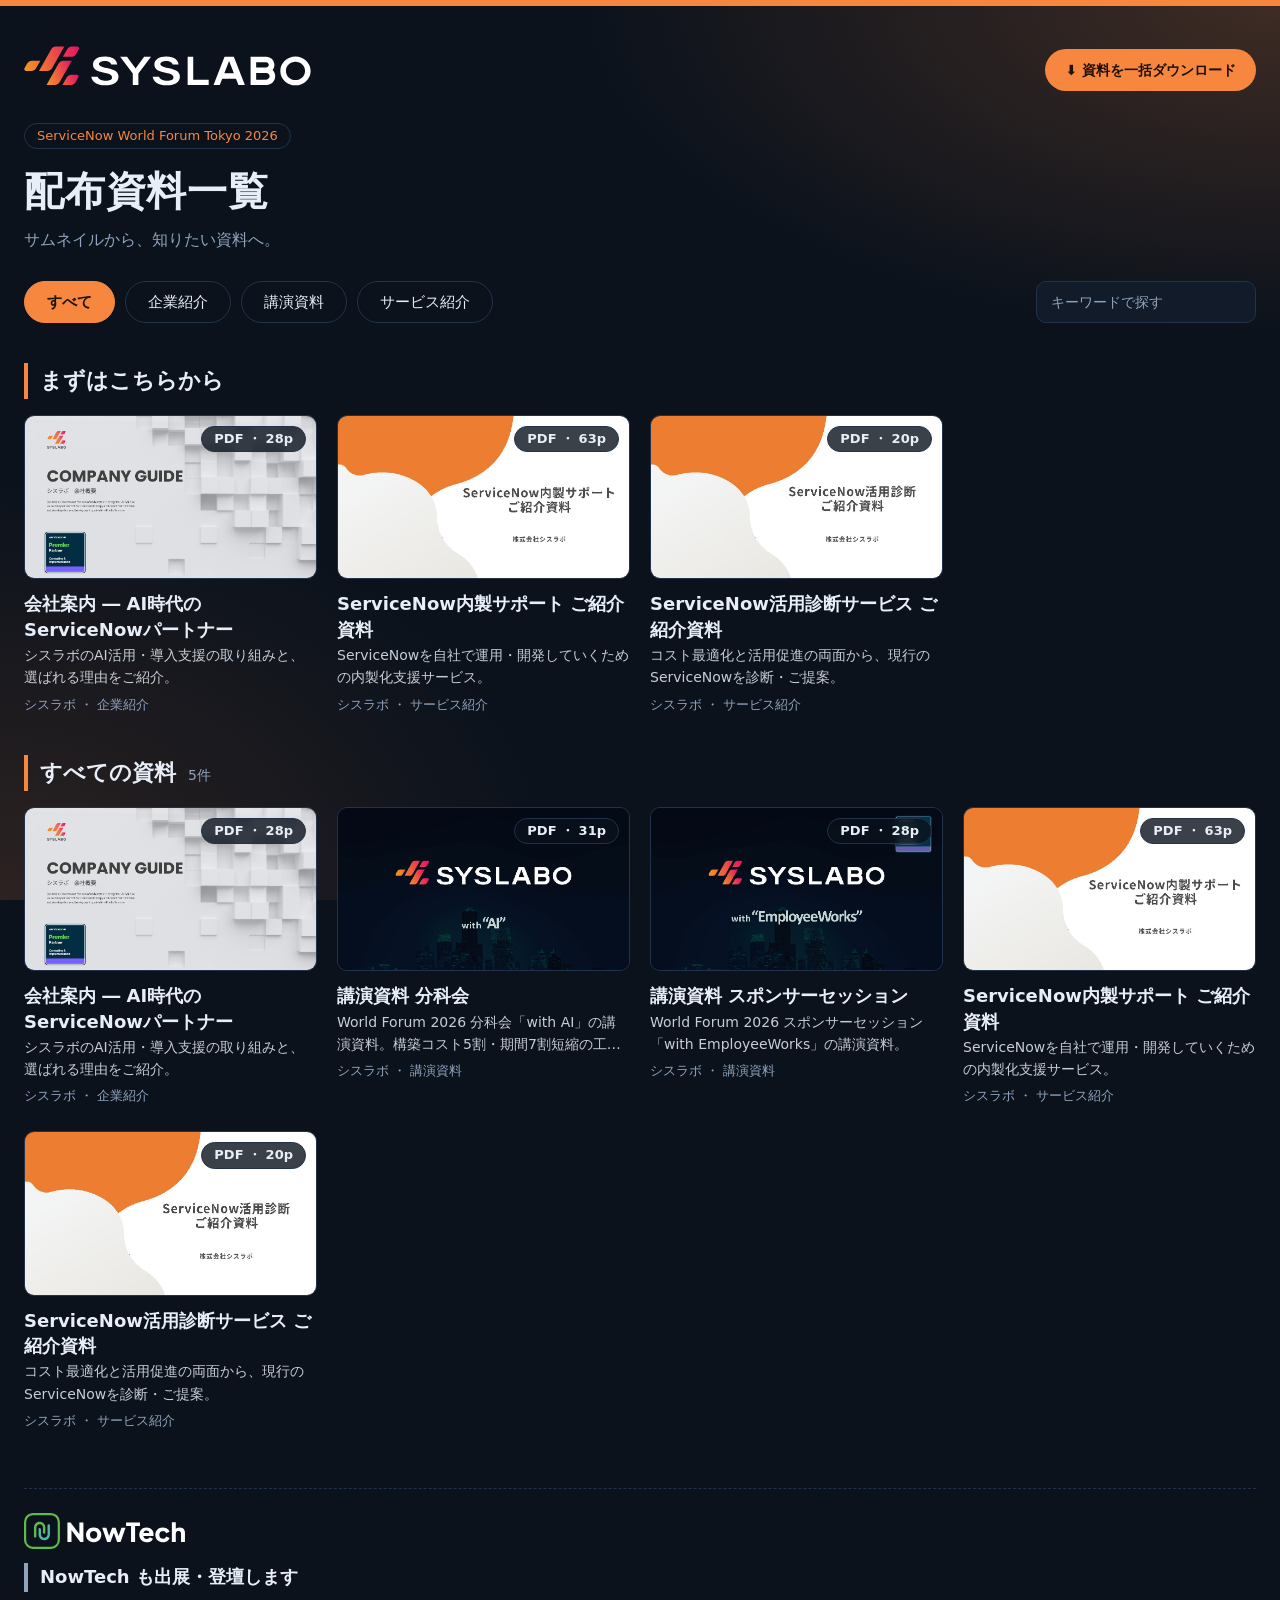
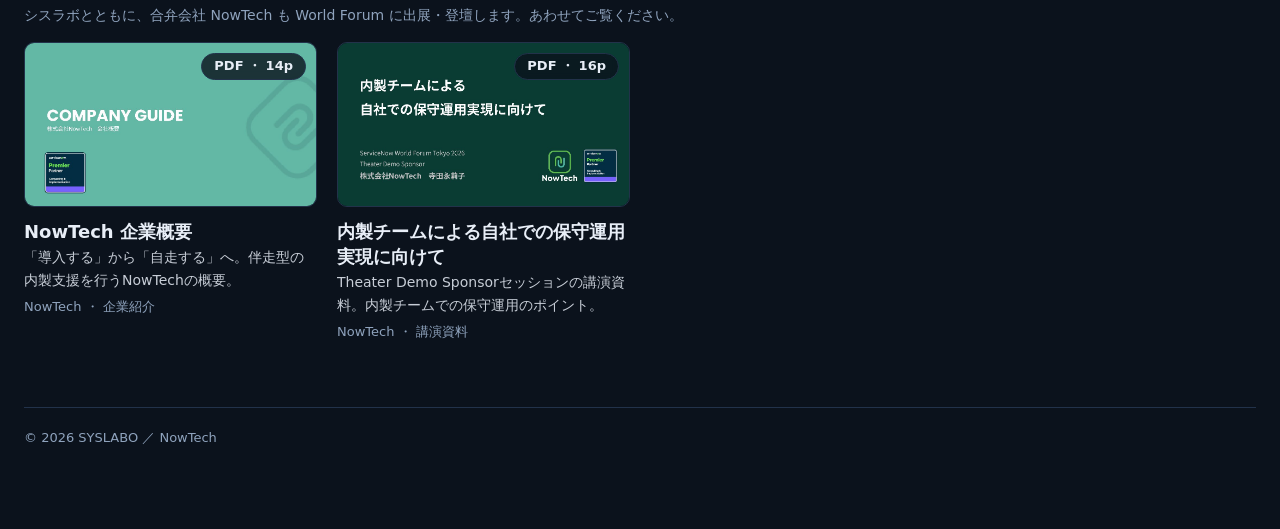
==== commit a3cac7be: "資料の並び順を変更 Co-Authored-By: Claude Sonnet 5.5 <noreply@anthropic.com>" ====
--- a/index.html
+++ b/index.html
@@ -169,12 +169,12 @@
 <script>
 const DOCS = [
   { title: "会社案内 ― AI時代のServiceNowパートナー", desc: "シスラボのAI活用・導入支援の取り組みと、選ばれる理由をご紹介。", company: "シスラボ", cat: "企業紹介", pages: 28, file: "docs/doc3.pdf", thumb: "thumbs/doc3.jpg", pickup: true },
+  { title: "講演資料 分科会", desc: "World Forum 2026 分科会「with AI」の講演資料。構築コスト5割・期間7割短縮の工夫を解説。", company: "シスラボ", cat: "講演資料", pages: 31, file: "docs/doc2.pdf", thumb: "thumbs/doc2.jpg" },
+  { title: "講演資料 スポンサーセッション", desc: "World Forum 2026 スポンサーセッション「with EmployeeWorks」の講演資料。", company: "シスラボ", cat: "講演資料", pages: 28, file: "docs/doc1.pdf", thumb: "thumbs/doc1.jpg" },
   { title: "ServiceNow内製サポート ご紹介資料", desc: "ServiceNowを自社で運用・開発していくための内製化支援サービス。", company: "シスラボ", cat: "サービス紹介", pages: 63, file: "docs/doc6.pdf", thumb: "thumbs/doc6.jpg", pickup: true },
   { title: "ServiceNow活用診断サービス ご紹介資料", desc: "コスト最適化と活用促進の両面から、現行のServiceNowを診断・ご提案。", company: "シスラボ", cat: "サービス紹介", pages: 20, file: "docs/doc7.pdf", thumb: "thumbs/doc7.jpg", pickup: true },
-  { title: "講演資料 スポンサーセッション", desc: "World Forum 2026 スポンサーセッション「with EmployeeWorks」の講演資料。", company: "シスラボ", cat: "講演資料", pages: 28, file: "docs/doc1.pdf", thumb: "thumbs/doc1.jpg" },
-  { title: "講演資料 分科会", desc: "World Forum 2026 分科会「with AI」の講演資料。構築コスト5割・期間7割短縮の工夫を解説。", company: "シスラボ", cat: "講演資料", pages: 31, file: "docs/doc2.pdf", thumb: "thumbs/doc2.jpg" },
+  { title: "NowTech 企業概要", desc: "「導入する」から「自走する」へ。伴走型の内製支援を行うNowTechの概要。", company: "NowTech", cat: "企業紹介", pages: 14, file: "docs/doc5.pdf", thumb: "thumbs/doc5.jpg" },
   { title: "内製チームによる自社での保守運用実現に向けて", desc: "Theater Demo Sponsorセッションの講演資料。内製チームでの保守運用のポイント。", company: "NowTech", cat: "講演資料", pages: 16, file: "docs/doc4.pdf", thumb: "thumbs/doc4.jpg" },
-  { title: "NowTech 企業概要", desc: "「導入する」から「自走する」へ。伴走型の内製支援を行うNowTechの概要。", company: "NowTech", cat: "企業紹介", pages: 14, file: "docs/doc5.pdf", thumb: "thumbs/doc5.jpg" },
 ];
 const MAIN = DOCS.filter(d => d.company !== "NowTech");
 const PARTNER = DOCS.filter(d => d.company === "NowTech");
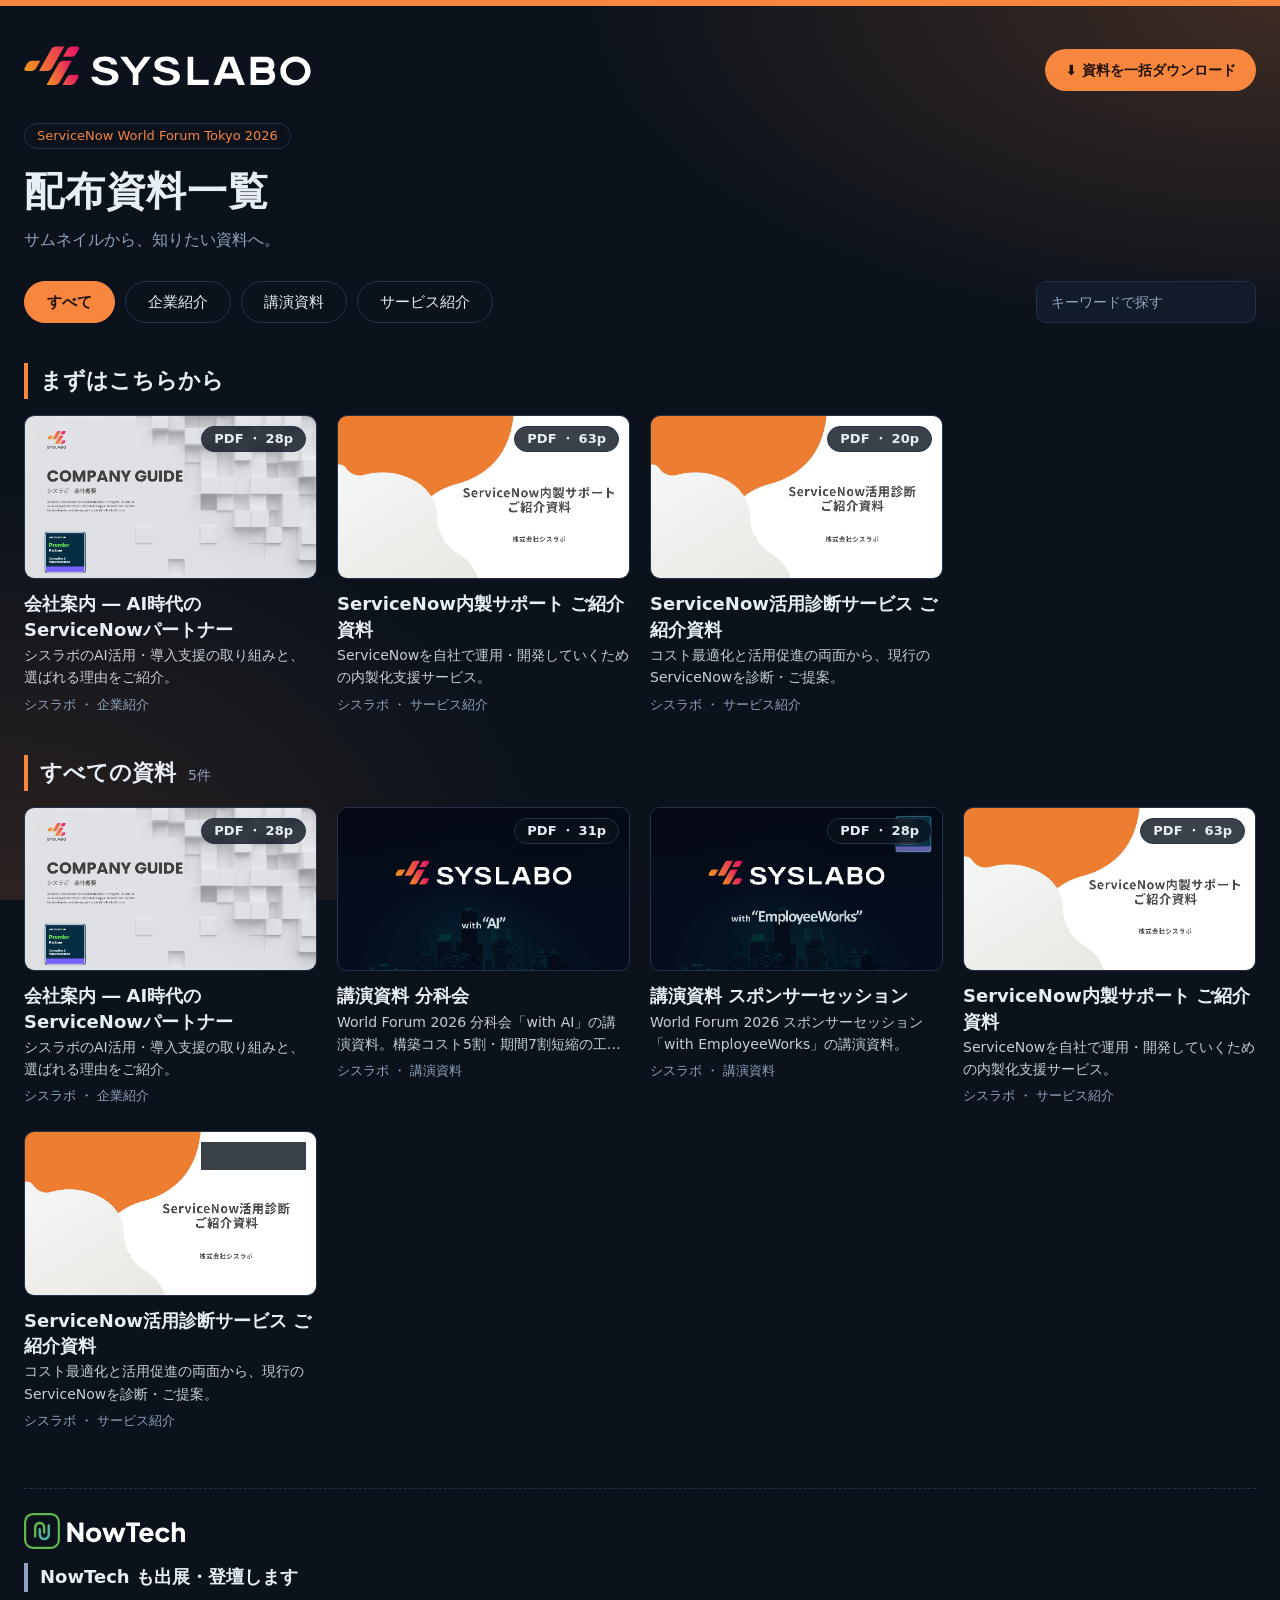
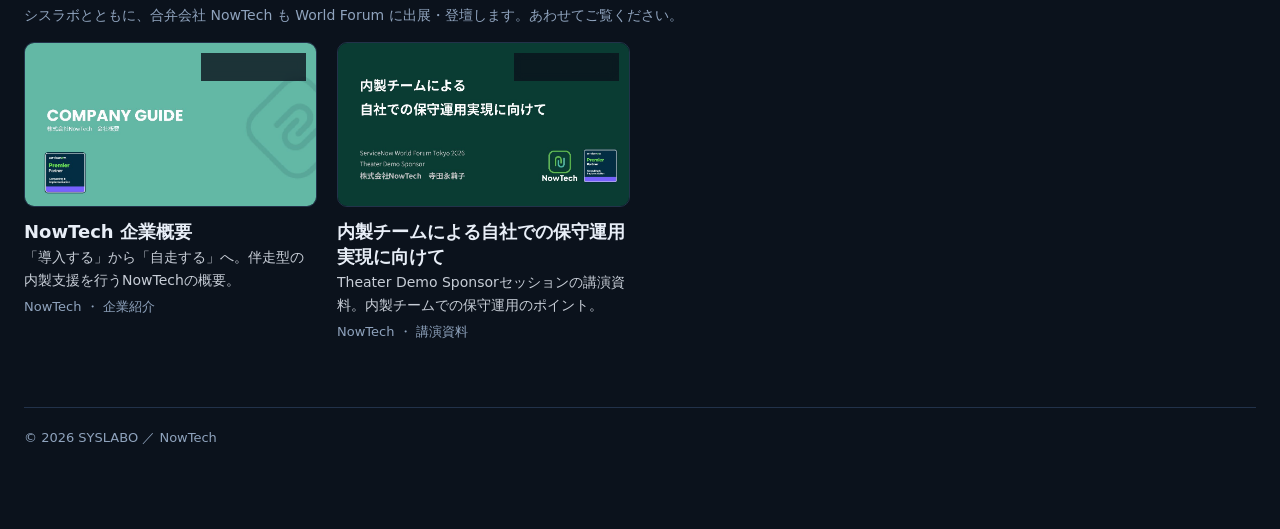
==== commit d63a5aa9: "検索エンジン除外(noindex)を追加 Co-Authored-By: Claude Sonnet 5.5 <noreply@anthropic.com>" ====
--- a/index.html
+++ b/index.html
@@ -3,6 +3,7 @@
 <head>
 <meta charset="utf-8">
 <meta name="viewport" content="width=device-width, initial-scale=1">
+<meta name="robots" content="noindex, nofollow, noarchive">
 <title>World Forum 配布資料一覧</title>
 <style>
   :root {
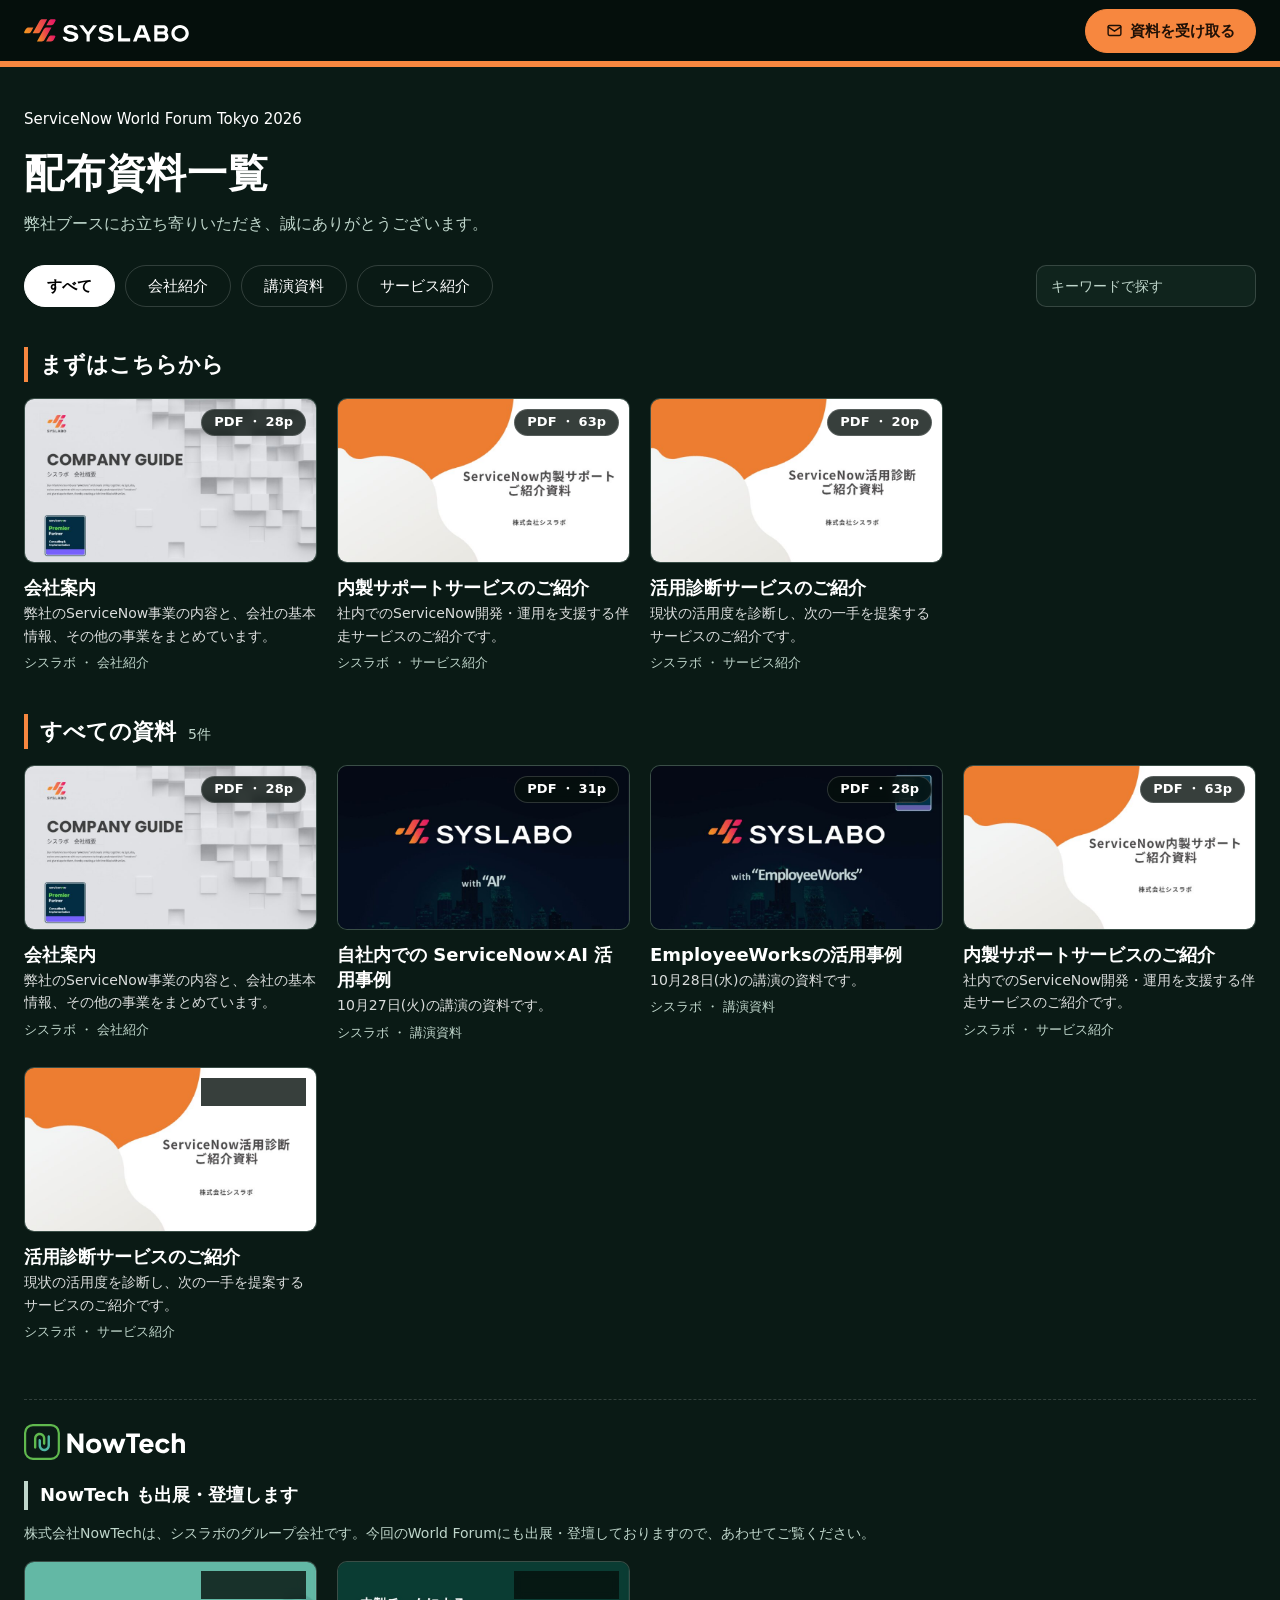
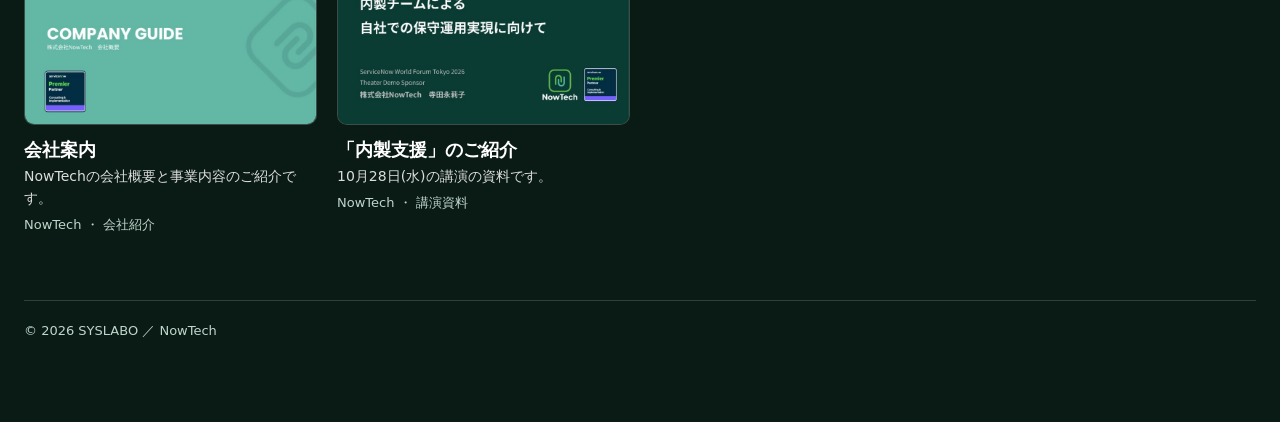
==== commit 4c8ac548: "掛巣版と佐瀬版をがっちゃんこ（各種リンクはまだ佐瀬のほうになっている）" ====
--- a/index.html
+++ b/index.html
@@ -4,132 +4,23 @@
 <meta charset="utf-8">
 <meta name="viewport" content="width=device-width, initial-scale=1">
 <meta name="robots" content="noindex, nofollow, noarchive">
-<title>World Forum 配布資料一覧</title>
-<style>
-  :root {
-    --bg: #0b121c;
-    --surface: #111b29;
-    --surface-2: #16243a;
-    --line: #22324a;
-    --text: #e8eef7;
-    --muted: #8fa3bd;
-    --accent: #f7873f;
-    --accent-ink: #1f1006;
-    --orange: #f7873f;
-    --glow-1: rgba(247,135,63,.22);
-    --glow-2: rgba(247,135,63,.14);
-    --badge-bg: rgba(11,18,28,.8);
-    --shadow: 0 10px 28px rgba(0,0,0,.45);
-    color-scheme: dark;
-  }
-  * { box-sizing: border-box; }
-  body {
-    margin: 0; color: var(--text); line-height: 1.6;
-    border-top: 6px solid var(--orange);
-    background:
-      radial-gradient(1000px 480px at 100% 0%, var(--glow-1), transparent 70%),
-      radial-gradient(800px 600px at 0% 100%, var(--glow-2), transparent 70%),
-      var(--bg);
-    background-attachment: fixed;
-    font-family: "Hiragino Sans", "Yu Gothic UI", "Meiryo", system-ui, sans-serif;
-  }
-  .wrap { max-width: 1280px; margin: 0 auto; padding: 40px 24px 80px; }
-
-  .topbar { display: flex; align-items: center; justify-content: space-between; gap: 16px; margin-bottom: 28px; }
-  .logo { height: 40px; width: auto; }  /* PC: 40px / モバイル: 19px */
-  header h1 { margin: 0; font-size: clamp(28px, 4vw, 40px); letter-spacing: .02em; }
-  header p { margin: 4px 0 0; color: var(--muted); }
-  .event {
-    display: inline-block; margin-bottom: 10px; padding: 2px 12px;
-    border: 1px solid var(--line); border-radius: 999px; font-size: 13px; color: var(--accent);
-  }
-
-  .toolbar { display: flex; flex-wrap: wrap; gap: 12px; align-items: center; margin: 28px 0 8px; }
-  .chips { display: flex; flex-wrap: wrap; gap: 10px; flex: 1; }
-  .chip {
-    font: inherit; font-size: 15px; color: var(--text); cursor: pointer;
-    background: transparent; border: 1px solid var(--line); border-radius: 999px;
-    padding: 8px 22px; transition: background .15s, border-color .15s;
-  }
-  .chip:hover { border-color: var(--accent); }
-  .chip[aria-pressed="true"] { background: var(--accent); border-color: var(--accent); color: var(--accent-ink); font-weight: 700; }
-  .search {
-    font: inherit; font-size: 14px; color: var(--text); width: 220px;
-    background: var(--surface); border: 1px solid var(--line); border-radius: 10px; padding: 9px 14px;
-  }
-  .search::placeholder { color: var(--muted); }
-  :focus-visible { outline: 2px solid var(--accent); outline-offset: 2px; }
-
-  section { margin-top: 40px; }
-  .sec-head { display: flex; align-items: baseline; gap: 12px; margin-bottom: 16px; }
-  .sec-head h2 { margin: 0; font-size: 22px; padding-left: 12px; border-left: 4px solid var(--orange); }
-  .count { color: var(--muted); font-size: 14px; }
-
-  .grid { display: grid; grid-template-columns: repeat(auto-fill, minmax(270px, 1fr)); gap: 24px 20px; }
-
-  .card { display: block; color: inherit; text-decoration: none; }
-  .thumb {
-    position: relative; aspect-ratio: 16 / 9; border-radius: 10px; overflow: hidden;
-    border: 1px solid var(--line); background: var(--surface-2);
-    transition: transform .2s, border-color .2s, box-shadow .2s;
-  }
-  .thumb img { width: 100%; height: 100%; object-fit: cover; display: block; }
-  .card:hover .thumb, .card:focus-visible .thumb {
-    transform: translateY(-3px); border-color: var(--accent); box-shadow: var(--shadow);
-  }
-  .badge {
-    position: absolute; top: 10px; right: 10px;
-    padding: 2px 12px; border-radius: 999px; font-size: 13px; font-weight: 700;
-    background: var(--badge-bg); border: 1px solid var(--line); color: var(--text); backdrop-filter: blur(4px);
-  }
-  .card h3 { margin: 12px 0 2px; font-size: 18px; line-height: 1.4; }
-  .desc { margin: 0 0 6px; font-size: 14px; opacity: .85;
-    display: -webkit-box; -webkit-line-clamp: 2; -webkit-box-orient: vertical; overflow: hidden; }
-  .meta { margin: 0; font-size: 13px; color: var(--muted); }
-
-  .dl-btn {
-    font: inherit; font-size: 14px; font-weight: 700; cursor: pointer; white-space: nowrap;
-    background: var(--accent); color: var(--accent-ink); border: 0; border-radius: 999px; padding: 10px 20px;
-    transition: filter .15s;
-  }
-  .dl-btn:hover { filter: brightness(1.1); }
-  dialog {
-    width: min(560px, calc(100vw - 24px)); height: min(760px, calc(100vh - 24px)); padding: 0; color: var(--text);
-    background: var(--surface); border: 1px solid var(--line); border-top: 4px solid var(--orange);
-    border-radius: 14px; box-shadow: 0 24px 60px rgba(0,0,0,.6); overflow: hidden;
-  }
-  dialog[open] { display: flex; flex-direction: column; }
-  dialog::backdrop { background: rgba(5,9,15,.7); backdrop-filter: blur(3px); }
-  .dl-head { display: flex; align-items: center; justify-content: space-between; padding: 12px 16px; border-bottom: 1px solid var(--line); }
-  .btn-sub { font: inherit; font-size: 14px; cursor: pointer; color: var(--text); background: transparent; border: 1px solid var(--line); border-radius: 999px; padding: 6px 16px; }
-  #dl-frame { flex: 1; width: 100%%; border: 0; background: #fff; }
-  .dl-note { margin: 0; padding: 8px 16px; font-size: 12px; color: var(--muted); border-top: 1px solid var(--line); }
-  .dl-note a { color: var(--accent); }
-  .partner { margin-top: 56px; padding-top: 8px; border-top: 1px dashed var(--line); }
-  .partner .sec-head h2 { font-size: 18px; border-left-color: var(--muted); }
-  .partner-logo { display: block; height: 36px; width: auto; margin: 16px 0 14px; }
-  .partner-lead { margin: -4px 0 16px; color: var(--muted); font-size: 14px; }
-  .empty { color: var(--muted); padding: 40px 0; text-align: center; }
-  footer { margin-top: 64px; padding-top: 20px; border-top: 1px solid var(--line); color: var(--muted); font-size: 13px; }
-
-  @media (max-width: 600px) {
-    .wrap { padding: 28px 16px 60px; }
-    .logo { height: 19px; }
-    .search { width: 100%; }
-    .grid { grid-template-columns: 1fr; }
-  }
-</style>
+<title>シスラボ 配布資料</title>
+<link rel="icon" href="favicon.ico">
+<link rel="stylesheet" href="css/style.css">
 </head>
 <body>
+<div class="ribbon">
+  <div class="ribbon-inner">
+    <a class="logos" href="https://www.syslabo.com/" target="_blank" rel="noopener"><img class="logo" src="SyslaboLogo.svg" alt="SYSLABO"></a>
+    <button class="dl-all mail-btn" type="button"></button>
+  </div>
+</div>
+
 <div class="wrap">
   <header>
-    <div class="topbar">
-      <a href="." aria-label="シスラボ"><img class="logo" src="logo.svg" alt="シスラボ"></a>
-      <button class="dl-btn" id="dl-open" type="button">⬇ 資料を一括ダウンロード</button>
-    </div>
-    <span class="event">ServiceNow World Forum Tokyo 2026</span>
+    <span class="event" id="eventName"></span>
     <h1>配布資料一覧</h1>
-    <p>サムネイルから、知りたい資料へ。</p>
+    <p class="lead">弊社ブースにお立ち寄りいただき、誠にありがとうございます。</p>
   </header>
 
   <div class="toolbar">
@@ -149,86 +40,58 @@
   </section>
 
   <section id="partner-sec" class="partner">
-    <img class="partner-logo" src="nowtech-logo.svg" alt="NowTech">
-    <div class="sec-head"><h2>NowTech も出展・登壇します</h2></div>
-    <p class="partner-lead">シスラボとともに、合弁会社 NowTech も World Forum に出展・登壇します。あわせてご覧ください。</p>
+    <a class="partner-logo" href="https://now-tech.jp/" target="_blank" rel="noopener"><img src="NowTechLogo.svg" alt="NowTech"></a>
+    <div class="sec-head"><h2 id="partnerTitle"></h2></div>
+    <p class="partner-lead" id="partnerLead"></p>
     <div class="grid" id="partner"></div>
   </section>
 
-  <footer>© 2026 SYSLABO ／ NowTech</footer>
+  <footer id="footNote"></footer>
 </div>
 
-<dialog id="dl-dialog" aria-label="資料を一括ダウンロード">
-  <div class="dl-head">
-    <strong>資料を一括ダウンロード</strong>
-    <button type="button" class="btn-sub" id="dl-cancel">閉じる</button>
+<!-- 「メールで自分に送る」のフォーム。送信すると Power Automate が資料のZIPを添付したメールを送る -->
+<dialog class="modal" id="mailModal" aria-labelledby="mailModalTitle">
+  <div class="modal-head">
+    <h2 id="mailModalTitle">全ての資料をメールで受け取る</h2>
+    <button class="modal-close" id="mailClose" type="button" aria-label="閉じる">×</button>
   </div>
-  <iframe id="dl-frame" title="資料請求フォーム" loading="lazy"></iframe>
-  <p class="dl-note">表示されない場合は <a id="dl-ext" target="_blank" rel="noopener">こちらから別のタブで開く</a></p>
+  <form class="mail-form" id="mailForm" novalidate>
+    <p class="mail-lead">ご入力いただいたメールアドレスに、全ての資料をまとめたZIPファイルをお送りします。</p>
+    <div class="field">
+      <label for="fName"><span class="tag tag-req">必須</span>お名前</label>
+      <input id="fName" name="name" type="text" autocomplete="name" placeholder="（例）山田 太郎">
+    </div>
+    <div class="field">
+      <label for="fCompany"><span class="tag">任意</span>会社名</label>
+      <input id="fCompany" name="company" type="text" autocomplete="organization" placeholder="（例）株式会社サンプル">
+    </div>
+    <div class="field">
+      <label for="fEmail"><span class="tag tag-req">必須</span>メールアドレス</label>
+      <input id="fEmail" name="email" type="email" autocomplete="email" inputmode="email" placeholder="（例）info@sample.co.jp">
+    </div>
+    <div class="field">
+      <label for="fEmail2"><span class="tag tag-req">必須</span>メールアドレス（確認）</label>
+      <input id="fEmail2" name="email2" type="email" autocomplete="off" inputmode="email" placeholder="もう一度入力してください">
+    </div>
+    <!-- ボット対策。人には見えない欄で、ここに何か入っていたら送らない -->
+    <div class="hp" aria-hidden="true">
+      <label>この欄は空のままにしてください<input name="website" type="text" tabindex="-1" autocomplete="off"></label>
+    </div>
+    <label class="agree">
+      <input name="agree" type="checkbox">
+      <span><a href="https://www.syslabo.com/privacy-policy/" target="_blank" rel="noopener">プライバシーポリシー</a>に同意する</span>
+    </label>
+    <p class="mail-error" id="mailError" role="alert" hidden></p>
+    <button class="mail-submit" id="mailSubmit" type="submit">送信する</button>
+  </form>
+  <div class="mail-done" id="mailDone" hidden>
+    <p class="mail-done-title">送信しました</p>
+    <p>ご入力いただいたメールアドレスに、資料を添付したメールをお送りしました。数分たっても届かない場合は、迷惑メールフォルダもご確認ください。</p>
+  </div>
 </dialog>
 
-<script>
-const DOCS = [
-  { title: "会社案内 ― AI時代のServiceNowパートナー", desc: "シスラボのAI活用・導入支援の取り組みと、選ばれる理由をご紹介。", company: "シスラボ", cat: "企業紹介", pages: 28, file: "docs/doc3.pdf", thumb: "thumbs/doc3.jpg", pickup: true },
-  { title: "講演資料 分科会", desc: "World Forum 2026 分科会「with AI」の講演資料。構築コスト5割・期間7割短縮の工夫を解説。", company: "シスラボ", cat: "講演資料", pages: 31, file: "docs/doc2.pdf", thumb: "thumbs/doc2.jpg" },
-  { title: "講演資料 スポンサーセッション", desc: "World Forum 2026 スポンサーセッション「with EmployeeWorks」の講演資料。", company: "シスラボ", cat: "講演資料", pages: 28, file: "docs/doc1.pdf", thumb: "thumbs/doc1.jpg" },
-  { title: "ServiceNow内製サポート ご紹介資料", desc: "ServiceNowを自社で運用・開発していくための内製化支援サービス。", company: "シスラボ", cat: "サービス紹介", pages: 63, file: "docs/doc6.pdf", thumb: "thumbs/doc6.jpg", pickup: true },
-  { title: "ServiceNow活用診断サービス ご紹介資料", desc: "コスト最適化と活用促進の両面から、現行のServiceNowを診断・ご提案。", company: "シスラボ", cat: "サービス紹介", pages: 20, file: "docs/doc7.pdf", thumb: "thumbs/doc7.jpg", pickup: true },
-  { title: "NowTech 企業概要", desc: "「導入する」から「自走する」へ。伴走型の内製支援を行うNowTechの概要。", company: "NowTech", cat: "企業紹介", pages: 14, file: "docs/doc5.pdf", thumb: "thumbs/doc5.jpg" },
-  { title: "内製チームによる自社での保守運用実現に向けて", desc: "Theater Demo Sponsorセッションの講演資料。内製チームでの保守運用のポイント。", company: "NowTech", cat: "講演資料", pages: 16, file: "docs/doc4.pdf", thumb: "thumbs/doc4.jpg" },
-];
-const MAIN = DOCS.filter(d => d.company !== "NowTech");
-const PARTNER = DOCS.filter(d => d.company === "NowTech");
-const CATS = ["すべて", ...new Set(MAIN.map(d => d.cat))];
-let cat = "すべて";
-
-const $ = id => document.getElementById(id);
-const esc = s => String(s).replace(/[&<>"']/g, c => ({ "&":"&amp;","<":"&lt;",">":"&gt;",'"':"&quot;","'":"&#39;" }[c]));
-
-function card(d) {
-  return `<a class="card" href="${encodeURI(d.file)}" target="_blank" rel="noopener">
-    <div class="thumb"><span class="badge">PDF ・ ${d.pages}p</span><img src="${esc(d.thumb)}" alt="" loading="lazy"></div>
-    <h3>${esc(d.title)}</h3>
-    <p class="desc">${esc(d.desc)}</p>
-    <p class="meta">${esc(d.company)} ・ ${esc(d.cat)}</p>
-  </a>`;
-}
-
-function render() {
-  const kw = $("q").value.trim().toLowerCase();
-  const hit = d => !kw || (d.title + d.desc + d.cat + d.company).toLowerCase().includes(kw);
-  const items = (cat === "すべて" ? MAIN : DOCS.filter(d => d.cat === cat)).filter(hit);
-  const partner = PARTNER.filter(hit);
-  $("list").innerHTML = items.map(card).join("");
-  $("list-title").textContent = cat === "すべて" ? "すべての資料" : cat;
-  $("count").textContent = items.length + "件";
-  $("empty").hidden = items.length > 0;
-  $("pickup").innerHTML = MAIN.filter(d => d.pickup).map(card).join("");
-  $("partner").innerHTML = partner.map(card).join("");
-  $("partner-sec").hidden = cat !== "すべて" || !partner.length;
-  $("pickup-sec").hidden = cat !== "すべて" || !!kw;
-}
-
-$("chips").innerHTML = CATS.map(c => `<button class="chip" aria-pressed="${c === cat}">${esc(c)}</button>`).join("");
-$("chips").addEventListener("click", e => {
-  const b = e.target.closest(".chip"); if (!b) return;
-  cat = b.textContent;
-  [...$("chips").children].forEach(x => x.setAttribute("aria-pressed", x === b));
-  render();
-});
-$("q").addEventListener("input", render);
-
-// ---- 一括ダウンロード（Microsoft Forms） ----
-const FORM_URL = "https://forms.cloud.microsoft/Pages/ResponsePage.aspx?id=gB-McVykvUW-6uYJiUoaSuxHkaCghfpOg1lrRgKgWxpURElDVTZZU1FJUTYyU1VSRk1ZRUJOTFNSQy4u";
-const dlg = $("dl-dialog"), frame = $("dl-frame");
-$("dl-ext").href = FORM_URL;
-$("dl-open").addEventListener("click", () => {
-  if (!frame.src) frame.src = FORM_URL + "&embed=true";
-  dlg.showModal();
-});
-$("dl-cancel").addEventListener("click", () => dlg.close());
-dlg.addEventListener("click", e => { if (e.target === dlg) dlg.close(); });
-render();
-</script>
+<script src="js/data.js"></script>
+<script src="js/common.js"></script>
+<script src="js/main.js"></script>
 </body>
 </html>
--- a/css/style.css
+++ b/css/style.css
@@ -0,0 +1,199 @@
+/* ===== 色・サイズの設定（別パターンはここを変える） ===== */
+:root {
+  --bg: #0A1A15;       /* ほぼ黒の緑 */
+  --bg-deep: #050F0C;  /* リボン用の一段濃い色 */
+  --surface: #10241D;
+  --surface-2: #142C24;
+  --line: rgba(255, 255, 255, 0.16);
+  --text: #FFFFFF;
+  --muted: #BFD6CB;
+  --accent: #f7873f;
+  --accent-ink: #1f1006;
+  --orange: #f7873f;
+  --link: #9CCBFF;     /* 暗い背景でも読みやすい、淡く明るい青 */
+}
+* { box-sizing: border-box; }
+body {
+  margin: 0; color: var(--text); line-height: 1.6;
+  padding-top: 67px;   /* 固定リボンの高さ分 */
+  background: var(--bg);
+  font-family: system-ui, "Hiragino Sans", sans-serif;   /* 端末の標準フォント（iPhone・Mac ではヒラギノ） */
+}
+.wrap { max-width: 1280px; margin: 0 auto; padding: 40px 24px 80px; }
+
+/* ===== 固定リボン（常にロゴを表示。下の辺にオレンジの線） ===== */
+.ribbon {
+  position: fixed; top: 0; left: 0; right: 0; z-index: 10;
+  height: 67px; background: var(--bg-deep); border-bottom: 6px solid var(--orange);
+}
+.ribbon-inner {
+  max-width: 1280px; height: 100%; margin: 0 auto; padding: 0 24px;
+  display: flex; align-items: center; justify-content: space-between; gap: 12px;
+}
+.logos { display: block; }
+.logo { display: block; height: 23px; width: auto; }
+.dl-all {
+  font: inherit; font-size: 15px; font-weight: 700; color: var(--accent-ink); cursor: pointer;
+  flex: none; display: inline-flex; align-items: center; gap: 7px; white-space: nowrap;
+  background: var(--accent); border: 1px solid var(--accent); border-radius: 999px; padding: 9px 20px;
+  transition: opacity .15s;
+}
+.dl-all svg { width: 17px; height: 17px; }
+.dl-all:hover { opacity: .85; }
+
+header h1 { margin: 0; font-size: clamp(28px, 4vw, 40px); letter-spacing: .02em; }
+.lead { margin: 6px 0 0; color: var(--muted); }
+.event { display: block; margin-bottom: 10px; font-size: 15px; color: var(--text); }
+
+/* ===== 保存ボタンの枠（download.html） ===== */
+.send { margin-top: 20px; padding: 16px 18px; border-radius: 12px; background: rgba(0, 0, 0, .18); }
+.send-note { margin: 8px 0 0; font-size: 12px; color: var(--muted); }
+
+.toolbar { display: flex; flex-wrap: wrap; gap: 12px; align-items: center; margin: 28px 0 8px; }
+.chips { display: flex; flex-wrap: wrap; gap: 10px; flex: 1; }
+.chip {
+  font: inherit; font-size: 15px; color: var(--text); cursor: pointer;
+  background: transparent; border: 1px solid var(--line); border-radius: 999px;
+  padding: 8px 22px; transition: background .15s, border-color .15s;
+}
+.chip:hover { border-color: var(--text); }
+.chip[aria-pressed="true"] { background: var(--text); border-color: var(--text); color: #000; font-weight: 700; }
+.search {
+  font: inherit; font-size: 14px; color: var(--text); width: 220px;
+  background: var(--surface); border: 1px solid var(--line); border-radius: 10px; padding: 9px 14px;
+}
+.search::placeholder { color: var(--muted); }
+:focus-visible { outline: 2px solid var(--accent); outline-offset: 2px; }
+
+section { margin-top: 40px; }
+.sec-head { display: flex; align-items: baseline; gap: 12px; margin-bottom: 16px; }
+.sec-head h2 { margin: 0; font-size: 22px; padding-left: 12px; border-left: 4px solid var(--orange); }
+.count { color: var(--muted); font-size: 14px; }
+
+.grid { display: grid; grid-template-columns: repeat(auto-fill, minmax(270px, 1fr)); gap: 24px 20px; }
+
+.card-thumb, .card-link { display: block; color: inherit; text-decoration: none; }
+.card-body { display: flex; align-items: flex-start; gap: 4px; margin-top: 12px; }
+.card-link { flex: 1; min-width: 0; }
+.thumb {
+  position: relative; aspect-ratio: 16 / 9; border-radius: 10px; overflow: hidden;
+  border: 1px solid var(--line); background: var(--surface-2);
+  transition: transform .2s, border-color .2s, box-shadow .2s;
+}
+.thumb img { width: 100%; height: 100%; object-fit: cover; display: block; }
+.card:has(a:hover) .thumb, .card:has(.card-link:focus-visible) .thumb {
+  transform: translateY(-3px); border-color: var(--accent); box-shadow: 0 10px 28px rgba(0,0,0,.45);
+}
+.badge {
+  position: absolute; top: 10px; right: 10px;
+  padding: 2px 12px; border-radius: 999px; font-size: 13px; font-weight: 700;
+  background: rgba(5,15,12,.8); border: 1px solid var(--line); backdrop-filter: blur(4px);
+}
+.card h3 { margin: 0 0 2px; font-size: 18px; line-height: 1.4; }
+.desc { margin: 0 0 6px; font-size: 14px; opacity: .85;
+  display: -webkit-box; -webkit-line-clamp: 2; -webkit-box-orient: vertical; overflow: hidden; }
+.meta { margin: 0; font-size: 13px; color: var(--muted); }
+
+.partner { margin-top: 56px; padding-top: 8px; border-top: 1px dashed var(--line); }
+.partner .sec-head h2 { font-size: 18px; border-left-color: var(--muted); }
+.partner-logo { display: inline-block; margin: 16px 0 14px; }
+.partner-logo img { display: block; height: 36px; width: auto; }
+.partner-lead { margin: -4px 0 16px; color: var(--muted); font-size: 14px; }
+[hidden] { display: none !important; }
+.empty { color: var(--muted); padding: 40px 0; text-align: center; }
+footer { margin-top: 64px; padding-top: 20px; border-top: 1px solid var(--line); color: var(--muted); font-size: 13px; }
+
+/* ===== ダウンロード用ページ（download.html） ===== */
+.dl-box { margin-top: 28px; }
+.dl-main {
+  font: inherit; font-size: 16px; font-weight: 700; color: var(--accent-ink); cursor: pointer;
+  display: inline-flex; align-items: center; gap: 8px; white-space: nowrap;
+  background: var(--accent); border: 1px solid var(--accent); border-radius: 999px; padding: 12px 28px;
+  transition: opacity .15s;
+}
+.dl-main:hover { opacity: .85; }
+.dl-main svg { width: 18px; height: 18px; }
+.dl-main.is-busy { opacity: .5; pointer-events: none; }
+.dl-status { margin: 0 0 14px; font-size: 14px; }
+.dl-back { margin: 20px 0 0; font-size: 14px; }
+.dl-back a { color: var(--muted); }
+
+/* ===== 「メールで自分に送る」のポップアップ ===== */
+.modal {
+  width: min(640px, calc(100% - 32px)); max-width: none; max-height: calc(100dvh - 32px);
+  padding: 0; border: 1px solid var(--line); border-radius: 12px; overflow: hidden;
+  background: var(--surface); color: var(--text);
+}
+.modal::backdrop { background: rgba(0, 0, 0, .65); }
+.modal[open] { display: flex; flex-direction: column; }
+.modal-head { display: flex; align-items: center; justify-content: space-between; gap: 12px; padding: 10px 10px 10px 18px; }
+.modal-head h2 { margin: 0; font-size: 18px; }
+.modal-close {
+  flex: none; width: 40px; height: 40px; border: 0; border-radius: 999px; cursor: pointer;
+  background: transparent; color: var(--text); font-size: 26px; line-height: 1;
+}
+.modal-close:hover { background: var(--surface-2); }
+
+/* フォーム（スマホで画面に収まらないときは、フォームの中だけスクロールする） */
+.mail-form, .mail-done { min-height: 0; padding: 4px 18px 20px; overflow-y: auto; }
+.mail-lead { margin: 0 0 16px; font-size: 14px; color: var(--muted); }
+.field { margin-bottom: 14px; }
+.field label { display: flex; align-items: center; gap: 8px; margin-bottom: 6px; font-size: 14px; font-weight: 700; }
+.tag {
+  flex: none; padding: 0 8px; border-radius: 4px; font-size: 11px; font-weight: 700; line-height: 1.7;
+  border: 1px solid var(--line); color: var(--muted);
+}
+.tag-req { background: var(--accent); border-color: var(--accent); color: var(--accent-ink); }
+/* iPhone で入力時に画面が拡大されないよう、文字は 16px にする */
+.field input {
+  box-sizing: border-box; width: 100%; padding: 10px 12px;
+  font: inherit; font-size: 16px; color: var(--text);
+  background: var(--bg); border: 1px solid var(--line); border-radius: 8px;
+}
+.field input::placeholder { color: var(--muted); opacity: .6; }
+.field input:focus { outline: none; border-color: var(--accent); }
+.field input[aria-invalid="true"] { border-color: #ff7a7a; }
+.hp { position: absolute; left: -9999px; width: 1px; height: 1px; overflow: hidden; }
+.agree { display: flex; align-items: center; gap: 10px; margin: 4px 0 28px; font-size: 14px; cursor: pointer; }
+.agree input { flex: none; width: 20px; height: 20px; margin: 0; accent-color: var(--accent); cursor: pointer; }
+.agree input[aria-invalid="true"] { outline: 2px solid #ff7a7a; outline-offset: 2px; }
+.agree a, .agree a:visited { color: var(--link); text-underline-offset: 3px; }
+.agree a:hover { text-decoration-thickness: 2px; }
+.mail-error { margin: 0 0 14px; padding: 8px 12px; border-radius: 8px; font-size: 14px; background: rgba(255, 122, 122, .15); color: #ffb3b3; }
+.mail-submit {
+  display: block; width: 100%; padding: 12px;
+  font: inherit; font-size: 16px; font-weight: 700; color: var(--accent-ink); cursor: pointer;
+  background: var(--accent); border: 0; border-radius: 999px; transition: opacity .15s;
+}
+.mail-submit:hover { opacity: .85; }
+.mail-submit.is-busy { opacity: .5; pointer-events: none; }
+.mail-done p { margin: 0 0 8px; font-size: 14px; }
+.mail-done .mail-done-title { font-size: 18px; font-weight: 700; }
+
+/* ===== お知らせ（画面下に少しだけ出るメッセージ） ===== */
+.toast {
+  position: fixed; left: 50%; bottom: calc(env(safe-area-inset-bottom, 0px) + 20px); z-index: 20;
+  transform: translate(-50%, 20px); opacity: 0; pointer-events: none;
+  background: var(--text); color: #000; font-size: 14px; font-weight: 500;
+  padding: 12px 18px; border-radius: 8px; width: max-content; max-width: calc(100% - 40px);
+  transition: opacity .25s, transform .25s;
+}
+.toast.show { opacity: 1; transform: translate(-50%, 0); }
+
+@media (max-width: 600px) {
+  .wrap { padding: 28px 16px 60px; }
+  .ribbon-inner { padding: 0 24px 0 16px; }   /* 右のボタンが画面の端で切れないよう、右側を広めに空ける */
+  .dl-all { font-size: 14px; padding: 8px 14px; gap: 6px; }
+  .dl-all svg { width: 16px; height: 16px; }
+  .chips { display: grid; grid-template-columns: repeat(2, max-content); }  /* 2つずつ並べる */
+  .search { width: 100%; font-size: 16px; }   /* iPhone で入力時に画面が拡大されないよう 16px */
+  .grid { grid-template-columns: 1fr; }
+}
+
+/* 幅 360px 未満のとても小さい画面では、ロゴとボタンを少し縮めて1行に収める */
+@media (max-width: 359px) {
+  .ribbon-inner { padding: 0 16px; }
+  .logo { height: 19px; }
+  .dl-all { font-size: 13px; padding: 7px 11px; gap: 5px; }
+  .dl-all svg { width: 15px; height: 15px; }
+}
